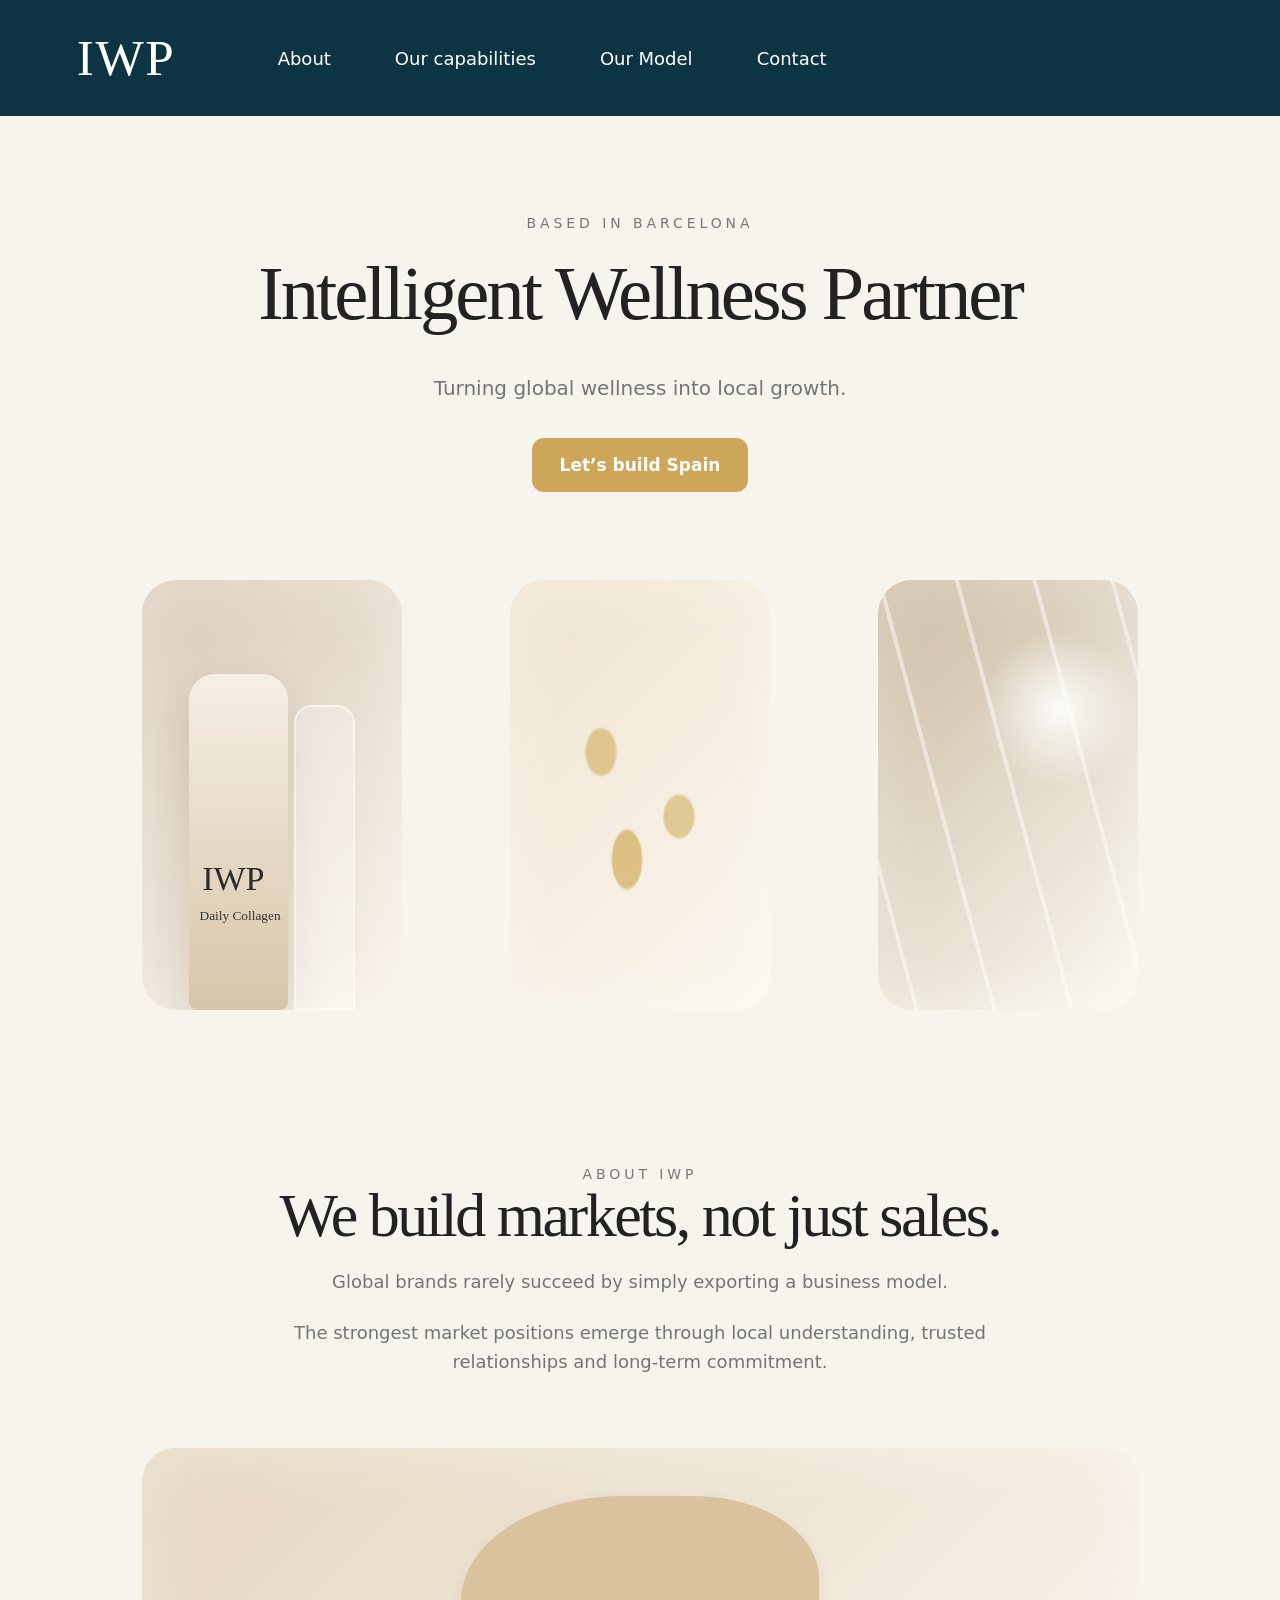
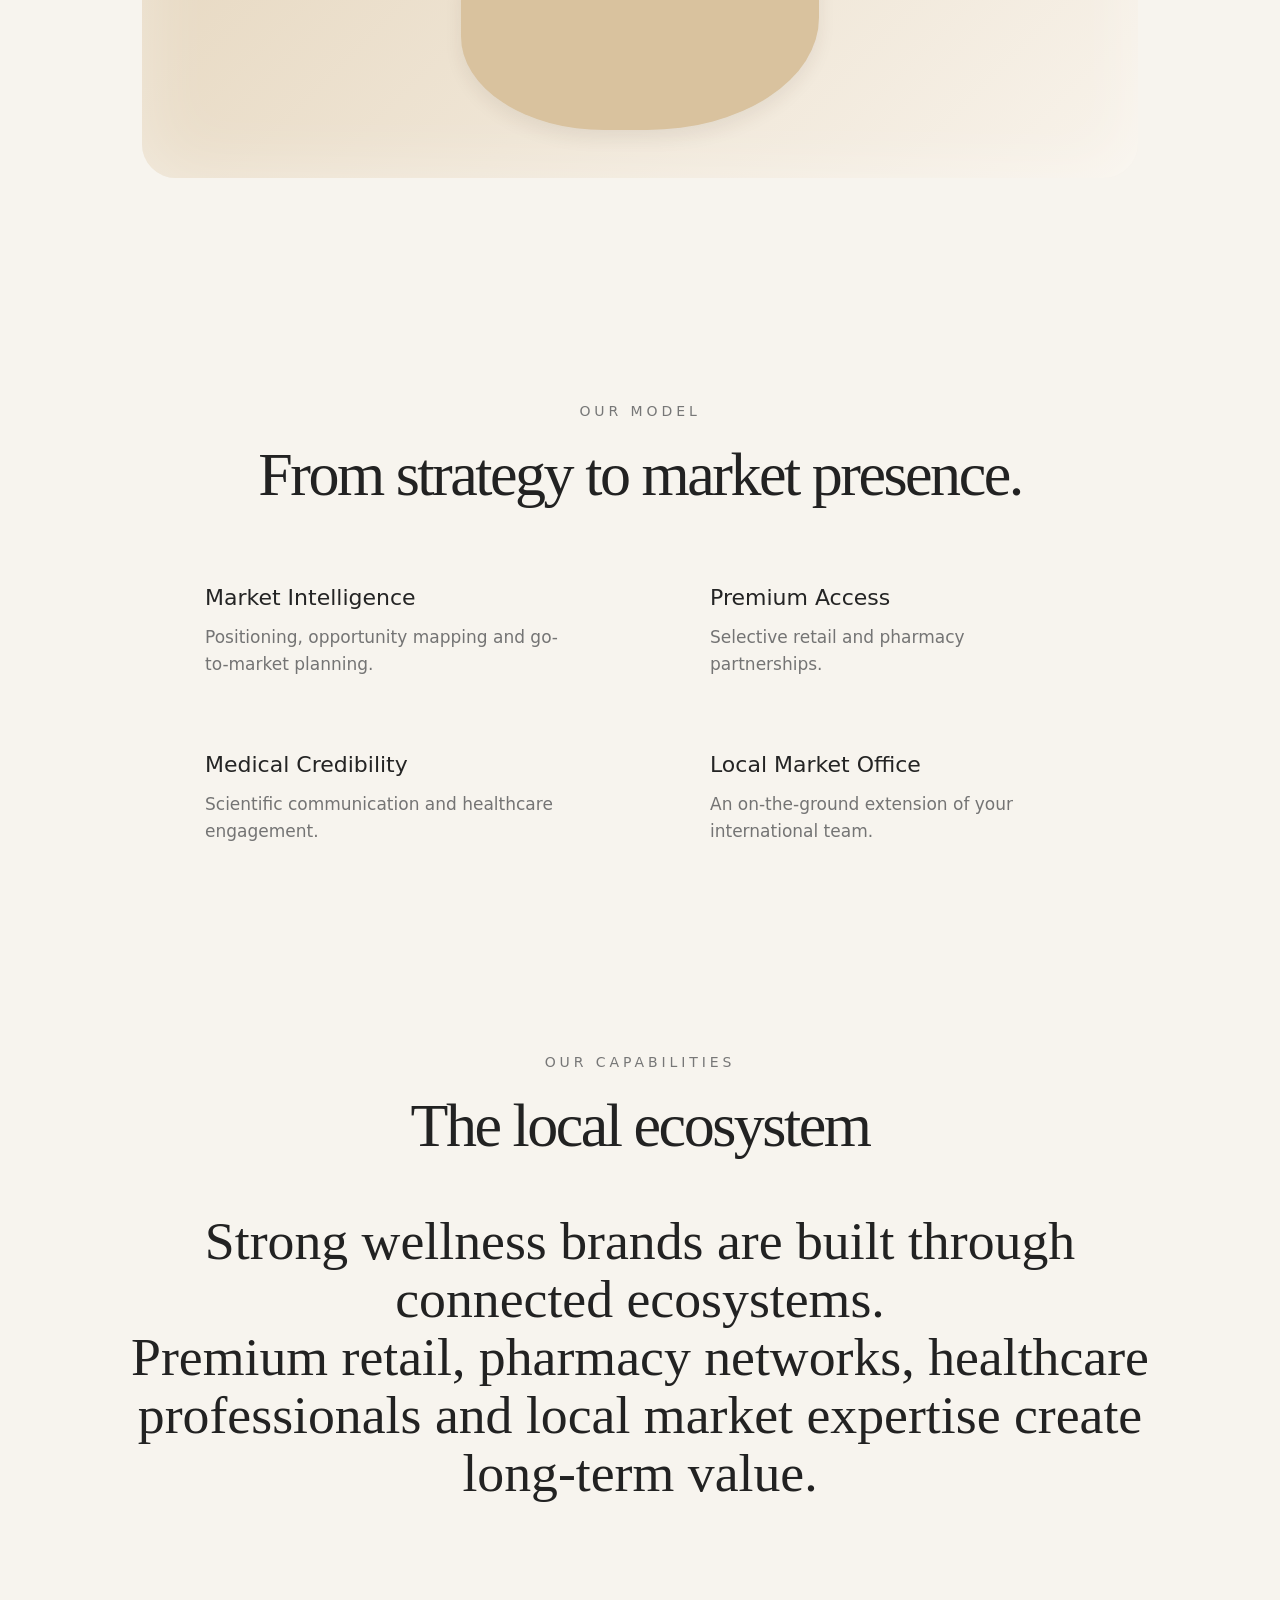
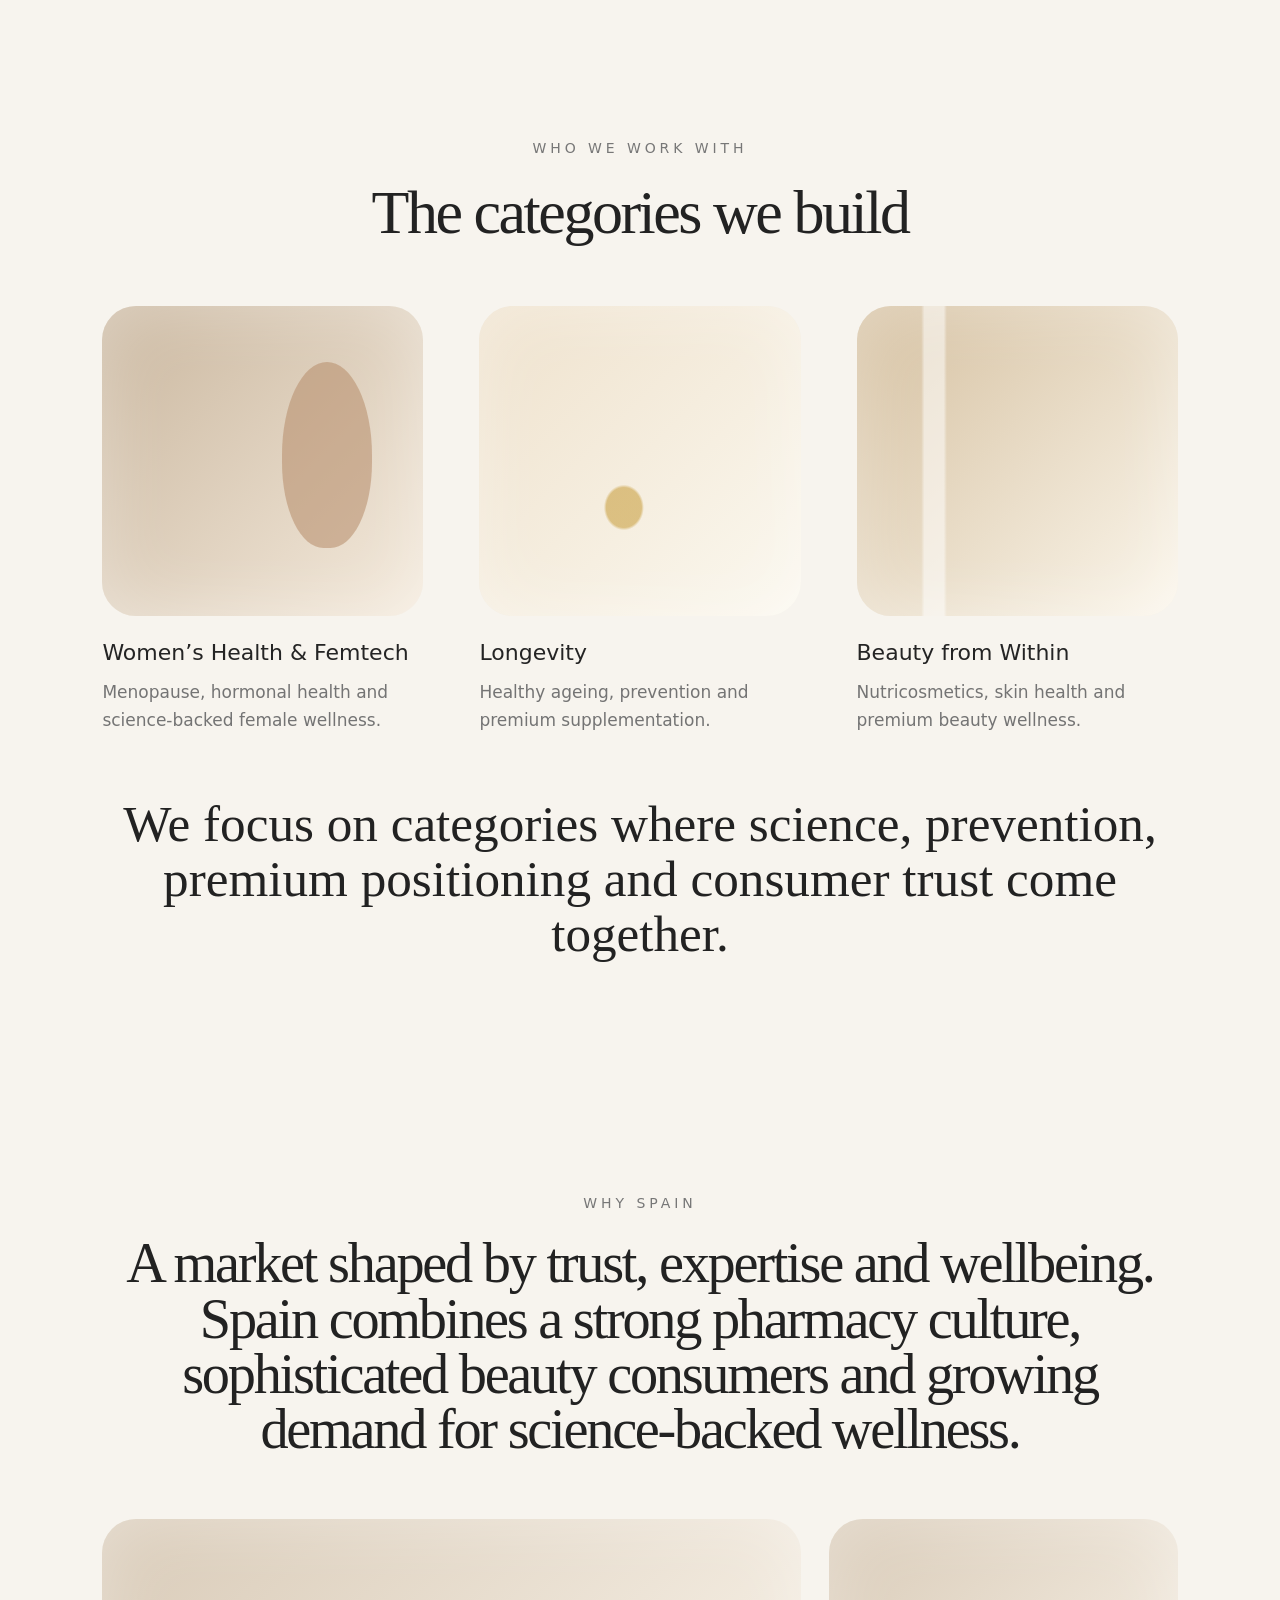
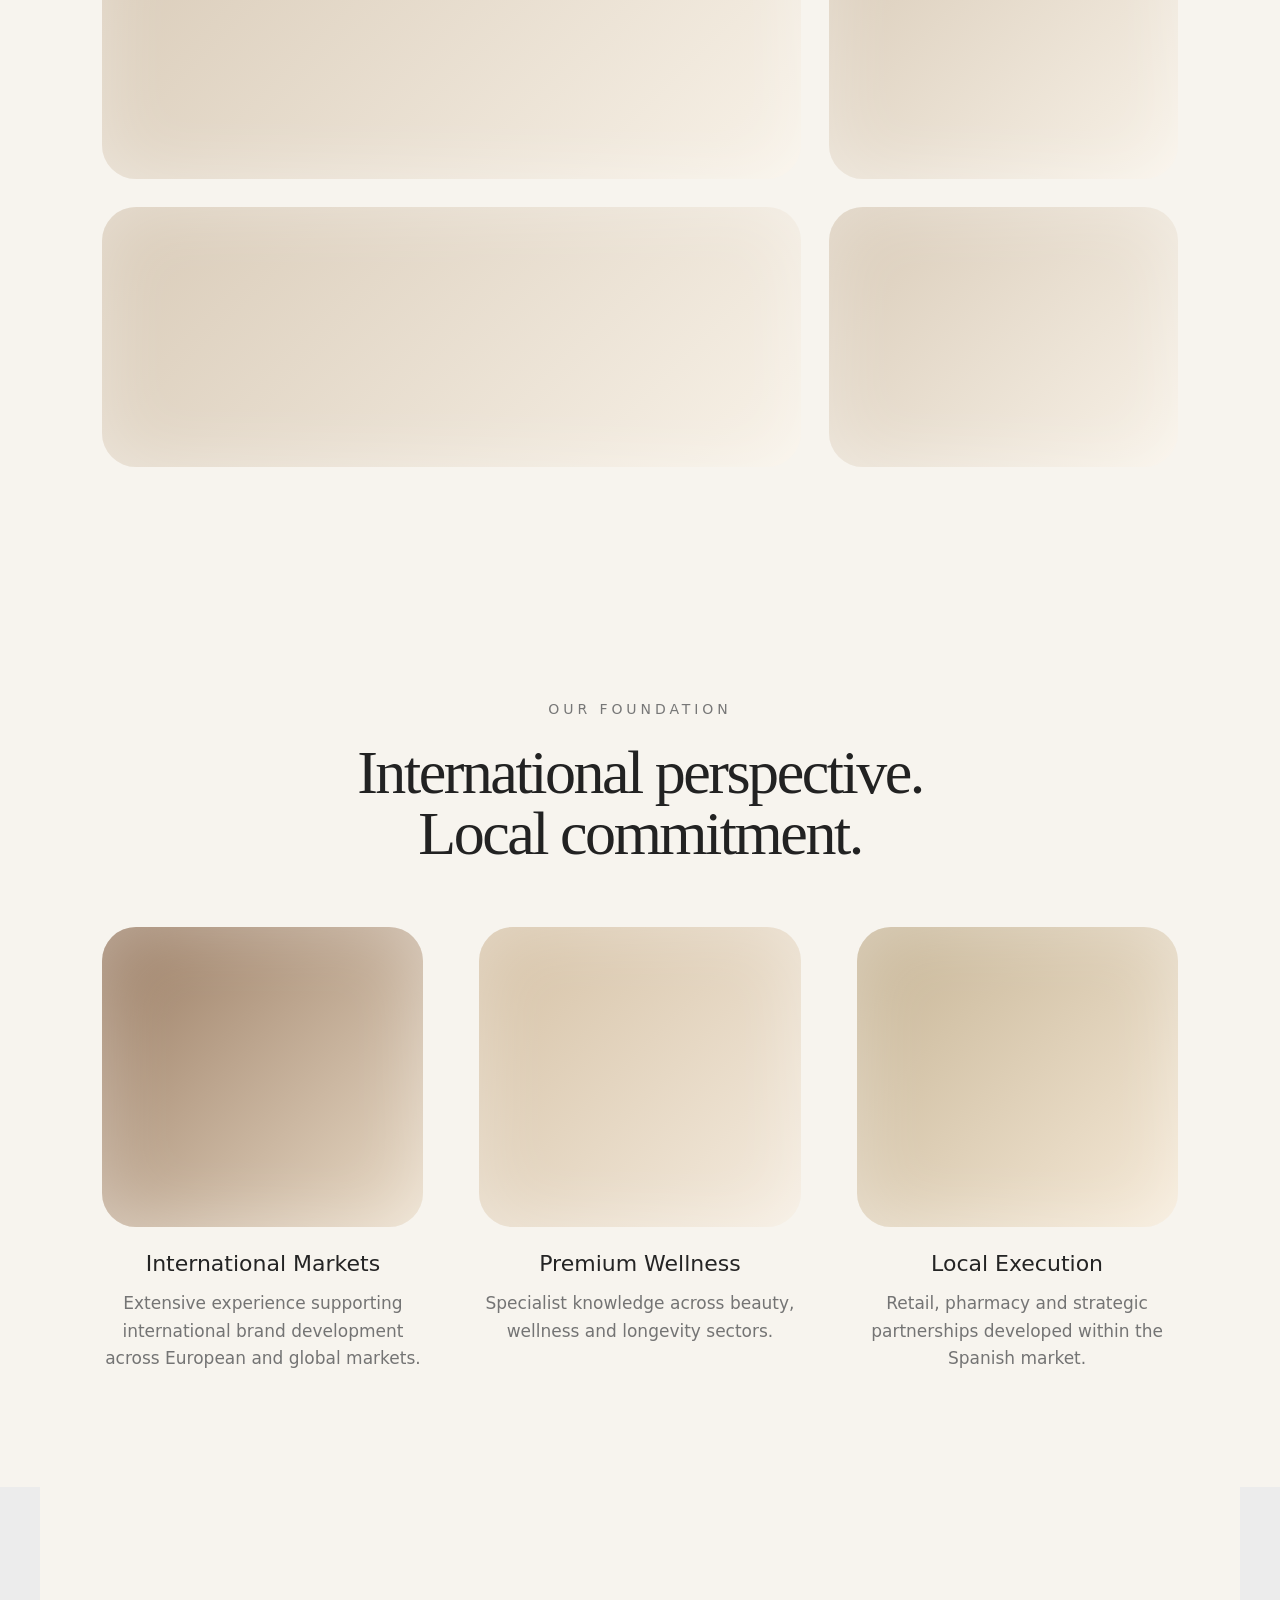
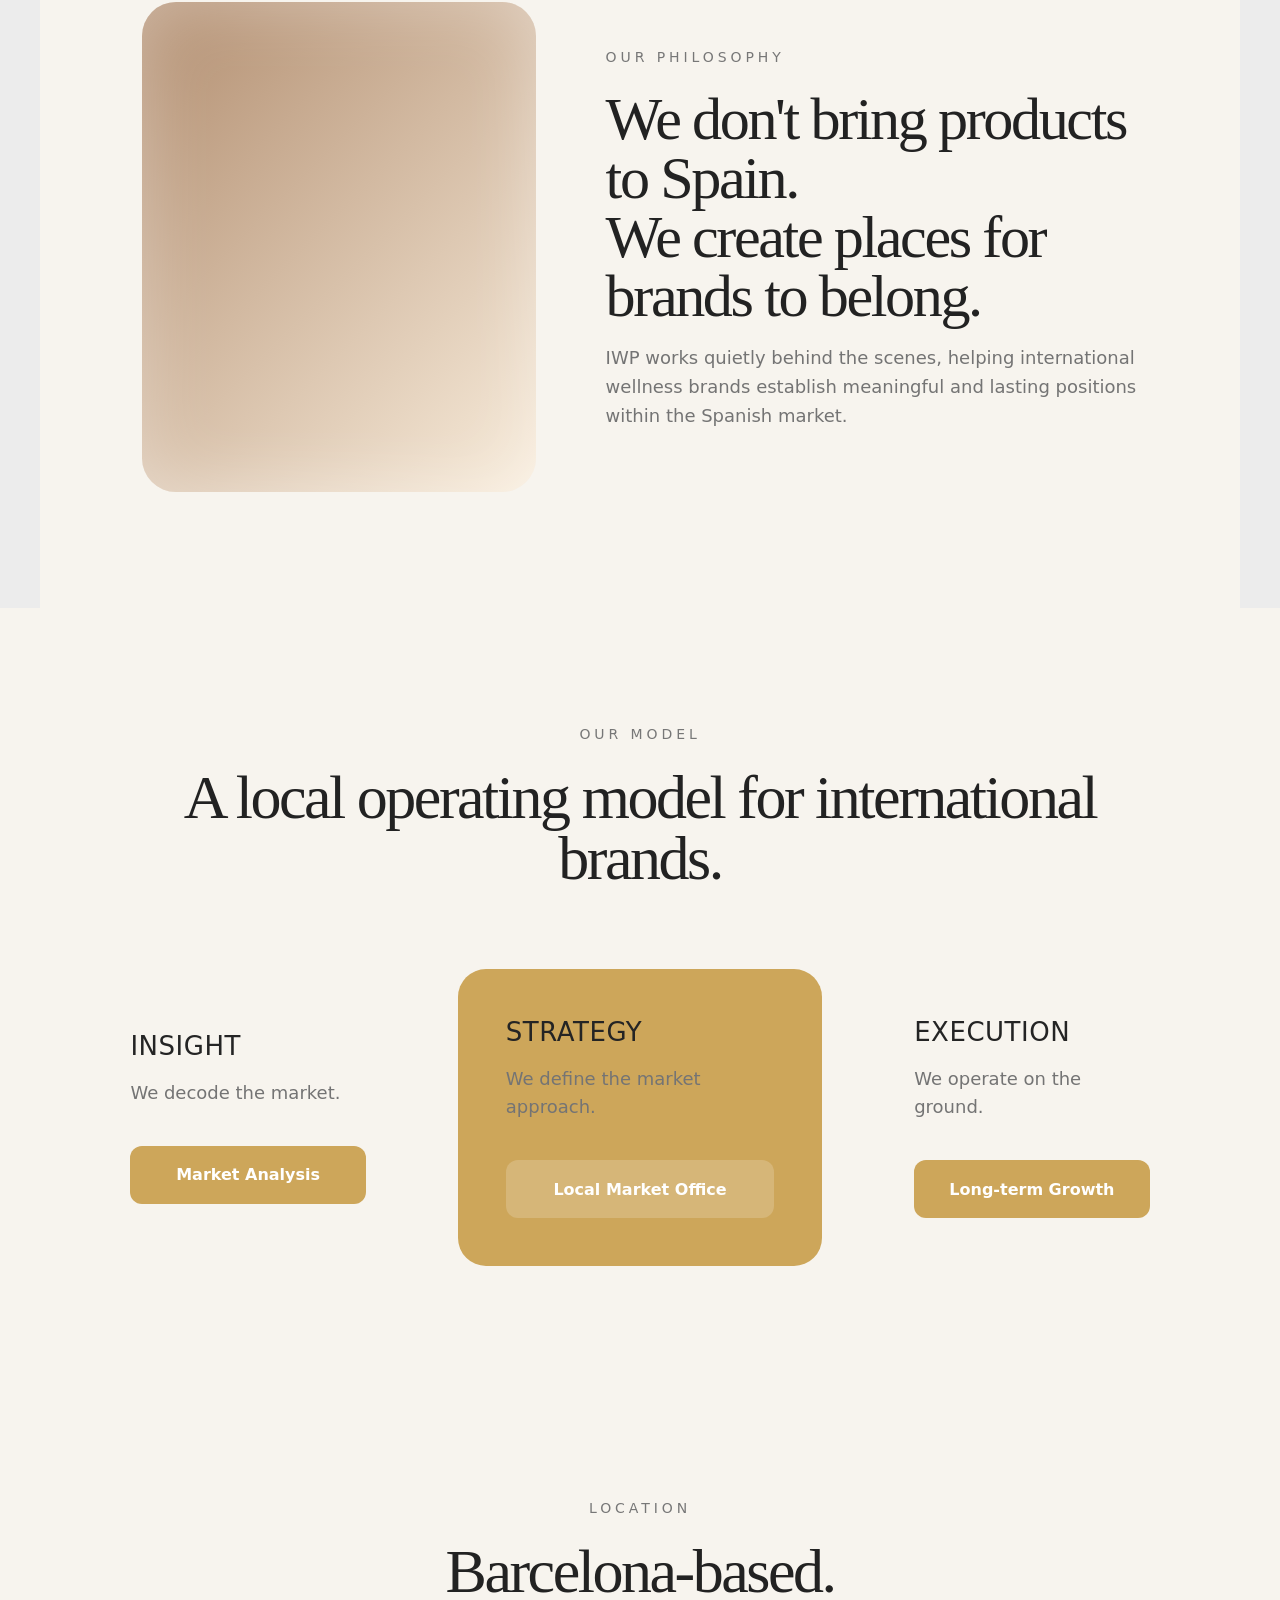
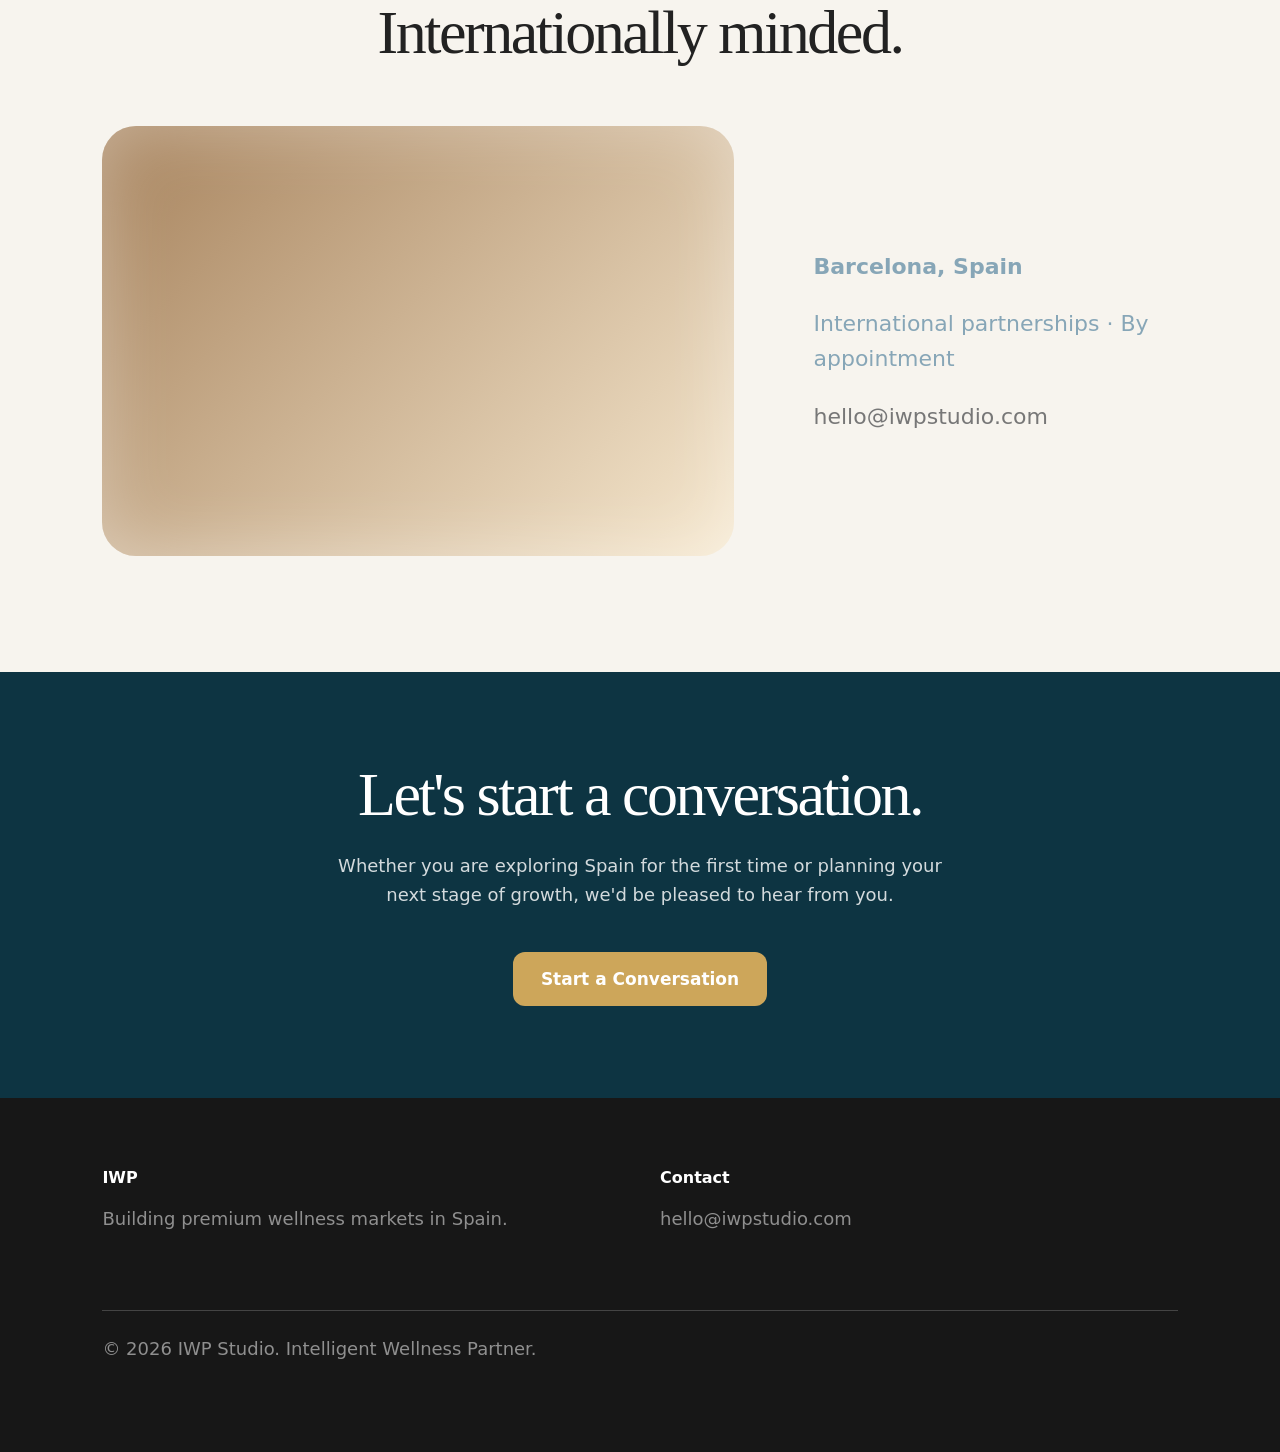
==== index.html @ 5e6a40ae "Add files via upload" ====
<!doctype html>
<html lang="en">
<head>
  <meta charset="utf-8" />
  <meta name="viewport" content="width=device-width, initial-scale=1" />
  <title>IWP | Intelligent Wellness Partner</title>
  <meta name="description" content="The local market office for premium wellness, femtech, longevity and beauty brands entering Spain." />
  <link rel="canonical" href="https://iwpstudio.com/" />
  <link rel="stylesheet" href="style.css" />
</head>
<body>
  <header class="site-header">
    <a class="logo" href="#top" aria-label="IWP home">IWP</a>
    <nav class="nav" aria-label="Primary navigation">
      <a href="#about">About</a>
      <a href="#capabilities">Our capabilities</a>
      <a href="#model">Our Model</a>
      <a href="#contact">Contact</a>
    </nav>
  </header>

  <main id="top">
    <section class="hero section">
      <p class="eyebrow">Based in Barcelona</p>
      <h1>Intelligent Wellness Partner</h1>
      <p class="lead">Turning global wellness into local growth.</p>
      <a class="button" href="mailto:hello@iwpstudio.com">Let’s build Spain</a>

      <div class="hero-grid" aria-label="Premium wellness visuals">
        <figure class="visual visual-product"><span>IWP</span><small>Daily Collagen</small></figure>
        <figure class="visual visual-capsules"><span></span></figure>
        <figure class="visual visual-dna"><span></span></figure>
      </div>
    </section>

    <section id="about" class="section about">
      <p class="eyebrow">About IWP</p>
      <h2>We build markets, not just sales.</h2>
      <p>Global brands rarely succeed by simply exporting a business model.</p>
      <p>The strongest market positions emerge through local understanding, trusted relationships and long-term commitment.</p>
      <figure class="wide-visual map-visual" aria-label="Spain market map"></figure>
    </section>

    <section id="model" class="section compact model-intro">
      <p class="eyebrow">Our Model</p>
      <h2>From strategy to market presence.</h2>
      <div class="capability-grid">
        <article>
          <h3>Market Intelligence</h3>
          <p>Positioning, opportunity mapping and go-to-market planning.</p>
        </article>
        <article>
          <h3>Premium Access</h3>
          <p>Selective retail and pharmacy partnerships.</p>
        </article>
        <article>
          <h3>Medical Credibility</h3>
          <p>Scientific communication and healthcare engagement.</p>
        </article>
        <article>
          <h3>Local Market Office</h3>
          <p>An on-the-ground extension of your international team.</p>
        </article>
      </div>
    </section>

    <section id="capabilities" class="section ecosystem">
      <p class="eyebrow">Our Capabilities</p>
      <h2>The local ecosystem</h2>
      <p class="statement">Strong wellness brands are built through connected ecosystems.<br>
      Premium retail, pharmacy networks, healthcare professionals and local market expertise create long-term value.</p>
    </section>

    <section class="section categories">
      <p class="eyebrow">Who we work with</p>
      <h2>The categories we build</h2>
      <div class="card-grid">
        <article class="category-card">
          <div class="thumb thumb-women"></div>
          <h3>Women’s Health &amp; Femtech</h3>
          <p>Menopause, hormonal health and science-backed female wellness.</p>
        </article>
        <article class="category-card">
          <div class="thumb thumb-longevity"></div>
          <h3>Longevity</h3>
          <p>Healthy ageing, prevention and premium supplementation.</p>
        </article>
        <article class="category-card">
          <div class="thumb thumb-beauty"></div>
          <h3>Beauty from Within</h3>
          <p>Nutricosmetics, skin health and premium beauty wellness.</p>
        </article>
      </div>
      <p class="closing-line">We focus on categories where science, prevention, premium positioning and consumer trust come together.</p>
    </section>

    <section class="section why-spain">
      <p class="eyebrow">Why Spain</p>
      <h2>A market shaped by trust, expertise and wellbeing.<br>
      Spain combines a strong pharmacy culture, sophisticated beauty consumers and growing demand for science-backed wellness.</h2>
      <div class="mosaic">
        <div class="mosaic-large pharmacy"></div>
        <div class="mosaic-small barcelona"></div>
        <div class="mosaic-small clinic"></div>
        <div class="mosaic-large woman"></div>
      </div>
    </section>

    <section class="section foundation">
      <p class="eyebrow">Our Foundation</p>
      <h2>International perspective.<br>Local commitment.</h2>
      <div class="card-grid">
        <article class="foundation-card">
          <div class="thumb meeting"></div>
          <h3>International Markets</h3>
          <p>Extensive experience supporting international brand development across European and global markets.</p>
        </article>
        <article class="foundation-card">
          <div class="thumb premium"></div>
          <h3>Premium Wellness</h3>
          <p>Specialist knowledge across beauty, wellness and longevity sectors.</p>
        </article>
        <article class="foundation-card">
          <div class="thumb retail"></div>
          <h3>Local Execution</h3>
          <p>Retail, pharmacy and strategic partnerships developed within the Spanish market.</p>
        </article>
      </div>
    </section>

    <section class="section philosophy">
      <div class="portrait"></div>
      <div>
        <p class="eyebrow">Our Philosophy</p>
        <h2>We don't bring products to Spain.<br>We create places for brands to belong.</h2>
        <p>IWP works quietly behind the scenes, helping international wellness brands establish meaningful and lasting positions within the Spanish market.</p>
      </div>
    </section>

    <section class="section operating">
      <p class="eyebrow">Our Model</p>
      <h2>A local operating model for international brands.</h2>
      <div class="steps">
        <article>
          <h3>Insight</h3>
          <p>We decode the market.</p>
          <span>Market Analysis</span>
        </article>
        <article class="featured">
          <h3>Strategy</h3>
          <p>We define the market approach.</p>
          <span>Local Market Office</span>
        </article>
        <article>
          <h3>Execution</h3>
          <p>We operate on the ground.</p>
          <span>Long-term Growth</span>
        </article>
      </div>
    </section>

    <section id="contact" class="section location">
      <p class="eyebrow">Location</p>
      <h2>Barcelona-based.<br>Internationally minded.</h2>
      <div class="location-grid">
        <div class="city"></div>
        <div class="details">
          <p><strong>Barcelona, Spain</strong></p>
          <p>International partnerships · By appointment</p>
          <p><a href="mailto:hello@iwpstudio.com">hello@iwpstudio.com</a></p>
        </div>
      </div>
    </section>

    <section class="cta">
      <h2>Let's start a conversation.</h2>
      <p>Whether you are exploring Spain for the first time or planning your next stage of growth, we'd be pleased to hear from you.</p>
      <a class="button" href="mailto:hello@iwpstudio.com">Start a Conversation</a>
    </section>
  </main>

  <footer class="footer">
    <div>
      <strong>IWP</strong>
      <p>Building premium wellness markets in Spain.</p>
    </div>
    <div>
      <strong>Contact</strong>
      <p><a href="mailto:hello@iwpstudio.com">hello@iwpstudio.com</a></p>
    </div>
    <p class="copyright">© 2026 IWP Studio. Intelligent Wellness Partner.</p>
  </footer>
</body>
</html>
---- style.css ----
:root{
  --ink:#242424;
  --muted:#747474;
  --cream:#f7f4ee;
  --cream2:#f2eee7;
  --navy:#0d3442;
  --gold:#cda65a;
  --soft:#e9e1d5;
  --white:#fff;
  --radius:34px;
}
*{box-sizing:border-box}
html{scroll-behavior:smooth}
body{margin:0;background:#ececec;color:var(--ink);font-family:Inter,ui-sans-serif,system-ui,-apple-system,BlinkMacSystemFont,"Segoe UI",sans-serif}
body::before{content:"";position:fixed;inset:0;background:#e9e9e9;z-index:-2}
a{color:inherit;text-decoration:none}
.site-header{width:min(1420px,100%);margin:0 auto;background:var(--navy);height:116px;display:flex;align-items:center;padding:0 clamp(28px,6vw,92px);gap:clamp(40px,8vw,120px);position:sticky;top:0;z-index:10}
.logo{font-family:Georgia,"Times New Roman",serif;font-size:clamp(46px,4vw,62px);letter-spacing:.03em;color:#fff;line-height:1}
.nav{display:flex;gap:clamp(30px,5vw,66px);align-items:center;color:#fff;font-size:18px;font-weight:500}
.section{width:min(1420px,100%);margin:0 auto;background:var(--cream);padding:clamp(72px,9vw,130px) clamp(28px,8vw,110px);text-align:center}
.compact{padding-top:90px;padding-bottom:90px}
.eyebrow{text-transform:uppercase;letter-spacing:.28em;font-size:14px;color:#777;margin:0 0 22px}
h1,h2{font-family:Georgia,"Times New Roman",serif;font-weight:400;letter-spacing:-.04em;line-height:.98;margin:0 auto;color:#222}
h1{font-size:clamp(46px,6vw,78px)}
h2{font-size:clamp(38px,5vw,62px);max-width:1120px}
h3{font-size:22px;margin:0 0 14px;font-weight:520}
p{font-size:18px;line-height:1.6;color:var(--muted)}
.lead{font-size:20px;margin:40px 0 34px}
.button{display:inline-flex;align-items:center;justify-content:center;background:var(--gold);color:#fff;border-radius:12px;padding:17px 28px;font-weight:650;font-size:17px;transition:transform .2s ease,filter .2s ease}
.button:hover{transform:translateY(-2px);filter:brightness(.98)}
.hero{padding-top:96px;padding-bottom:0}
.hero-grid{display:grid;grid-template-columns:repeat(3,1fr);gap:28px;margin-top:72px;align-items:end}
.visual,.thumb,.wide-visual,.city,.portrait,.mosaic>div{background:linear-gradient(135deg,#d9cbb8,#f8f2e8);border-radius:var(--radius);overflow:hidden;position:relative;box-shadow:inset 0 0 70px rgba(255,255,255,.38)}
.visual{height:430px}
.visual-product::before{content:"";position:absolute;left:18%;bottom:0;width:38%;height:78%;background:linear-gradient(#f6efe5,#d7c5a8);border-radius:26px 26px 8px 8px;box-shadow:0 20px 45px rgba(70,50,30,.15)}
.visual-product::after{content:"";position:absolute;right:18%;bottom:0;width:22%;height:70%;background:rgba(255,255,255,.32);border:2px solid rgba(255,255,255,.48);border-radius:18px 18px 2px 2px}
.visual-product span{position:absolute;left:23%;bottom:26%;font-family:Georgia,serif;font-size:34px;color:#2b2b2b}
.visual-product small{position:absolute;left:22%;bottom:20%;font-family:Georgia,serif;color:#333}
.visual-capsules{background:
 radial-gradient(ellipse at 45% 65%,rgba(198,154,53,.55) 0 7%,transparent 8%),
 radial-gradient(ellipse at 65% 55%,rgba(198,154,53,.45) 0 6%,transparent 7%),
 radial-gradient(ellipse at 35% 40%,rgba(198,154,53,.45) 0 6%,transparent 7%),
 linear-gradient(135deg,#efe3cf,#fbf7ef)}
.visual-dna{background:
 repeating-linear-gradient(75deg,transparent 0 35px,rgba(255,255,255,.48) 36px 39px,transparent 40px 75px),
 radial-gradient(circle at 70% 30%,rgba(255,255,255,.9),transparent 22%),
 linear-gradient(135deg,#cbbba1,#fbf8f0)}
.about p{max-width:720px;margin:22px auto 0}
.wide-visual{height:330px;margin-top:72px}
.map-visual{background:
 radial-gradient(circle at 46% 42%,var(--gold) 0 5px,transparent 6px),
 radial-gradient(circle at 57% 36%,var(--gold) 0 5px,transparent 6px),
 radial-gradient(circle at 50% 58%,var(--gold) 0 5px,transparent 6px),
 radial-gradient(circle at 38% 55%,var(--gold) 0 5px,transparent 6px),
 linear-gradient(135deg,#e6d7bf,#f8f3eb)}
.map-visual::before{content:"";position:absolute;inset:48px 32%;border-radius:45% 35% 48% 40%;background:#d9c29e;box-shadow:0 8px 18px rgba(60,40,20,.08)}
.capability-grid{display:grid;grid-template-columns:repeat(2,1fr);gap:74px 140px;text-align:left;max-width:870px;margin:80px auto 0}
.capability-grid p{margin:0;font-size:17px}
.ecosystem{padding-bottom:120px}
.statement{font-family:Georgia,serif;font-size:clamp(34px,4.2vw,54px);line-height:1.08;color:#222;max-width:1320px;margin:56px auto 0}
.card-grid{display:grid;grid-template-columns:repeat(3,1fr);gap:56px;text-align:left;margin-top:64px}
.category-card p,.foundation-card p{font-size:17px;margin:0}
.thumb{height:310px;margin-bottom:24px}
.thumb-women{background:linear-gradient(135deg,#cab79f,#f4eadc)}
.thumb-women::after{content:"";position:absolute;right:16%;top:18%;width:28%;height:60%;border-radius:50% 50% 46% 46%;background:#b68d6b;opacity:.55}
.thumb-longevity{background:
 radial-gradient(ellipse at 45% 65%,rgba(198,154,53,.55) 0 7%,transparent 8%),
 linear-gradient(135deg,#efe2cd,#fbf8ef)}
.thumb-beauty{background:
 linear-gradient(90deg,transparent 20%,rgba(255,255,255,.52) 21% 27%,transparent 28%),
 linear-gradient(135deg,#d5c0a0,#fbf6eb)}
.closing-line{font-family:Georgia,serif;font-size:clamp(34px,4vw,56px);line-height:1.08;color:#222;max-width:1230px;margin:62px auto 0}
.why-spain h2{font-size:clamp(36px,4.4vw,58px)}
.mosaic{display:grid;grid-template-columns:2fr 1fr;gap:28px;margin-top:62px}
.mosaic>div{min-height:260px}
.mosaic-large{min-height:330px}
.pharmacy{background:linear-gradient(135deg,#d9c7ad,#fff8ed)}
.barcelona{background:linear-gradient(135deg,#bca079,#f3dfbc)}
.clinic{background:linear-gradient(135deg,#f4ebdd,#d8c6aa)}
.woman{background:linear-gradient(135deg,#cab39b,#faf0df)}
.foundation-card{text-align:center}
.foundation-card .thumb{height:300px}
.meeting{background:linear-gradient(135deg,#997b62,#eadcc8)}
.premium{background:linear-gradient(135deg,#d5c1a5,#f5ecdf)}
.retail{background:linear-gradient(135deg,#c6b495,#f6ead8)}
.philosophy{display:grid;grid-template-columns:.85fr 1.15fr;gap:70px;align-items:center;text-align:left;max-width:1200px}
.philosophy h2{margin:0;font-size:clamp(38px,4.7vw,64px)}
.philosophy p:not(.eyebrow){max-width:560px}
.portrait{height:490px;border-radius:var(--radius);background:linear-gradient(135deg,#b28e70,#f8ecdb)}
.operating .steps{display:grid;grid-template-columns:1fr 1.25fr 1fr;gap:64px;align-items:center;margin-top:80px;text-align:left}
.steps article{padding:28px}
.steps h3{text-transform:uppercase;font-size:26px;letter-spacing:.02em}
.steps span{display:flex;align-items:center;justify-content:center;background:var(--gold);color:#fff;border-radius:12px;height:58px;margin-top:38px;font-weight:650}
.steps .featured{background:var(--gold);border-radius:28px;padding:48px}
.steps .featured span{background:rgba(255,255,255,.18)}
.location-grid{display:grid;grid-template-columns:1.3fr .75fr;gap:80px;align-items:center;margin-top:64px;text-align:left}
.city{height:430px;background:linear-gradient(135deg,#a7835d,#f6e8cf)}
.details p{font-size:22px;color:#87a6b7}
.details a{color:#777}
.cta{width:min(1420px,100%);margin:0 auto;background:var(--navy);padding:92px 28px;text-align:center;color:#fff}
.cta h2{color:#fff}
.cta p{max-width:640px;margin:28px auto 42px;color:rgba(255,255,255,.82)}
.footer{width:min(1420px,100%);margin:0 auto;background:#171717;color:#fff;padding:70px clamp(28px,8vw,110px);display:grid;grid-template-columns:1fr 1fr;gap:40px}
.footer p,.footer a{color:#8f8f8f}
.copyright{grid-column:1/-1;border-top:1px solid #444;padding-top:24px}
@media (max-width:900px){
  .site-header{height:88px;justify-content:space-between;gap:20px}
  .nav{font-size:14px;gap:18px}
  .logo{font-size:42px}
  .hero-grid,.card-grid,.capability-grid,.mosaic,.philosophy,.operating .steps,.location-grid,.footer{grid-template-columns:1fr}
  .visual{height:360px}
  .statement,.closing-line{font-size:34px}
  .philosophy{text-align:center}
  .philosophy h2{margin:auto}
}
@media (max-width:620px){
  .site-header{position:relative;height:auto;flex-direction:column;padding:24px}
  .nav{flex-wrap:wrap;justify-content:center}
  .section{padding:64px 22px}
  h1{font-size:42px}
  h2{font-size:36px}
  .visual,.thumb,.city,.portrait{height:300px}
}
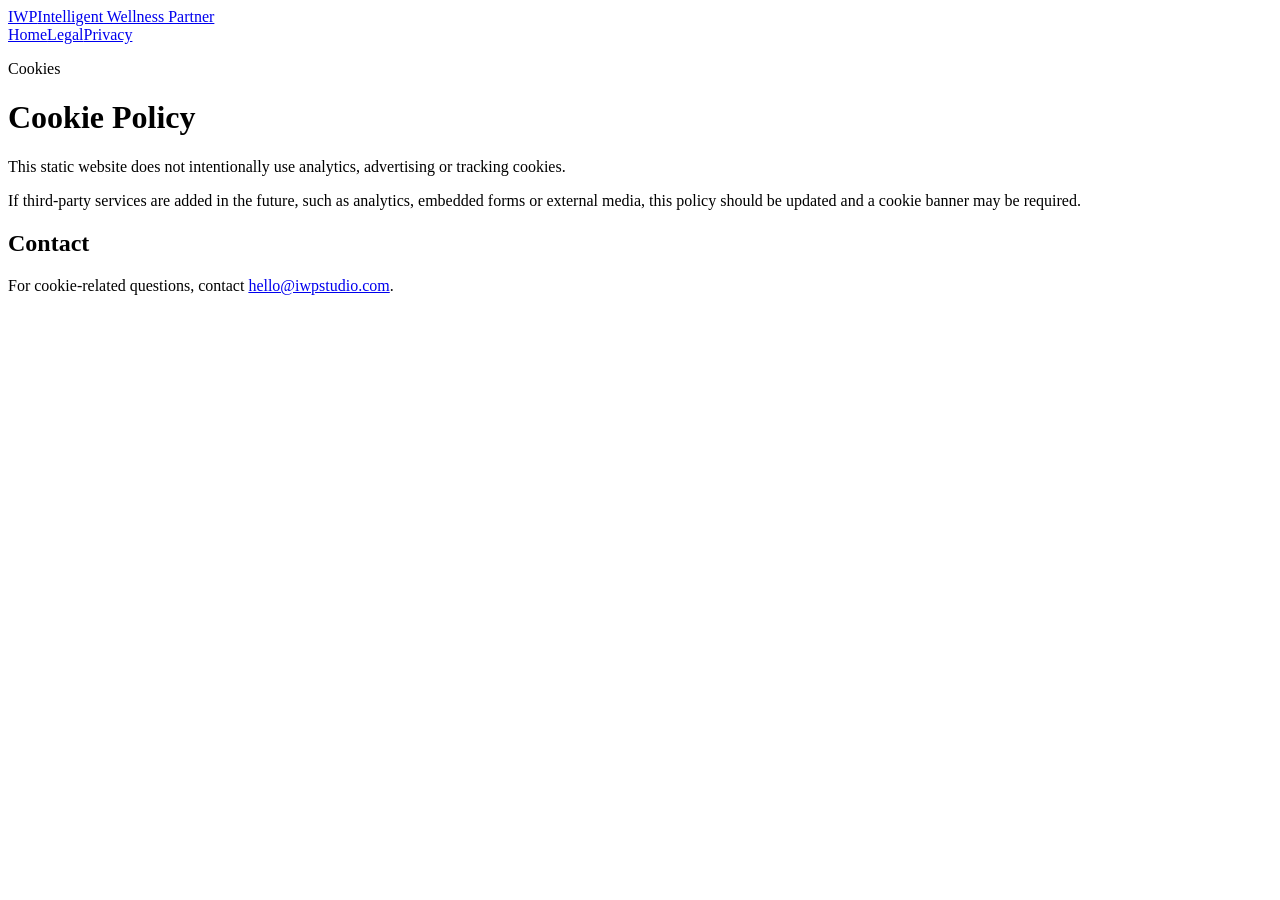
==== commit 15330b2e: "Add files via upload" ====
--- a/index.html
+++ b/index.html
@@ -3,192 +3,21 @@
 <head>
   <meta charset="utf-8" />
   <meta name="viewport" content="width=device-width, initial-scale=1" />
-  <title>IWP | Intelligent Wellness Partner</title>
-  <meta name="description" content="The local market office for premium wellness, femtech, longevity and beauty brands entering Spain." />
-  <link rel="canonical" href="https://iwpstudio.com/" />
+  <title>Cookie Policy | Intelligent Wellness Partner</title>
   <link rel="stylesheet" href="style.css" />
 </head>
 <body>
   <header class="site-header">
-    <a class="logo" href="#top" aria-label="IWP home">IWP</a>
-    <nav class="nav" aria-label="Primary navigation">
-      <a href="#about">About</a>
-      <a href="#capabilities">Our capabilities</a>
-      <a href="#model">Our Model</a>
-      <a href="#contact">Contact</a>
-    </nav>
+    <a class="brand" href="index.html"><span class="brand-mark">IWP</span><span class="brand-name">Intelligent Wellness Partner</span></a>
+    <nav class="nav"><a href="index.html">Home</a><a href="legal.html">Legal</a><a href="privacy.html">Privacy</a></nav>
   </header>
-
-  <main id="top">
-    <section class="hero section">
-      <p class="eyebrow">Based in Barcelona</p>
-      <h1>Intelligent Wellness Partner</h1>
-      <p class="lead">Turning global wellness into local growth.</p>
-      <a class="button" href="mailto:hello@iwpstudio.com">Let’s build Spain</a>
-
-      <div class="hero-grid" aria-label="Premium wellness visuals">
-        <figure class="visual visual-product"><span>IWP</span><small>Daily Collagen</small></figure>
-        <figure class="visual visual-capsules"><span></span></figure>
-        <figure class="visual visual-dna"><span></span></figure>
-      </div>
-    </section>
-
-    <section id="about" class="section about">
-      <p class="eyebrow">About IWP</p>
-      <h2>We build markets, not just sales.</h2>
-      <p>Global brands rarely succeed by simply exporting a business model.</p>
-      <p>The strongest market positions emerge through local understanding, trusted relationships and long-term commitment.</p>
-      <figure class="wide-visual map-visual" aria-label="Spain market map"></figure>
-    </section>
-
-    <section id="model" class="section compact model-intro">
-      <p class="eyebrow">Our Model</p>
-      <h2>From strategy to market presence.</h2>
-      <div class="capability-grid">
-        <article>
-          <h3>Market Intelligence</h3>
-          <p>Positioning, opportunity mapping and go-to-market planning.</p>
-        </article>
-        <article>
-          <h3>Premium Access</h3>
-          <p>Selective retail and pharmacy partnerships.</p>
-        </article>
-        <article>
-          <h3>Medical Credibility</h3>
-          <p>Scientific communication and healthcare engagement.</p>
-        </article>
-        <article>
-          <h3>Local Market Office</h3>
-          <p>An on-the-ground extension of your international team.</p>
-        </article>
-      </div>
-    </section>
-
-    <section id="capabilities" class="section ecosystem">
-      <p class="eyebrow">Our Capabilities</p>
-      <h2>The local ecosystem</h2>
-      <p class="statement">Strong wellness brands are built through connected ecosystems.<br>
-      Premium retail, pharmacy networks, healthcare professionals and local market expertise create long-term value.</p>
-    </section>
-
-    <section class="section categories">
-      <p class="eyebrow">Who we work with</p>
-      <h2>The categories we build</h2>
-      <div class="card-grid">
-        <article class="category-card">
-          <div class="thumb thumb-women"></div>
-          <h3>Women’s Health &amp; Femtech</h3>
-          <p>Menopause, hormonal health and science-backed female wellness.</p>
-        </article>
-        <article class="category-card">
-          <div class="thumb thumb-longevity"></div>
-          <h3>Longevity</h3>
-          <p>Healthy ageing, prevention and premium supplementation.</p>
-        </article>
-        <article class="category-card">
-          <div class="thumb thumb-beauty"></div>
-          <h3>Beauty from Within</h3>
-          <p>Nutricosmetics, skin health and premium beauty wellness.</p>
-        </article>
-      </div>
-      <p class="closing-line">We focus on categories where science, prevention, premium positioning and consumer trust come together.</p>
-    </section>
-
-    <section class="section why-spain">
-      <p class="eyebrow">Why Spain</p>
-      <h2>A market shaped by trust, expertise and wellbeing.<br>
-      Spain combines a strong pharmacy culture, sophisticated beauty consumers and growing demand for science-backed wellness.</h2>
-      <div class="mosaic">
-        <div class="mosaic-large pharmacy"></div>
-        <div class="mosaic-small barcelona"></div>
-        <div class="mosaic-small clinic"></div>
-        <div class="mosaic-large woman"></div>
-      </div>
-    </section>
-
-    <section class="section foundation">
-      <p class="eyebrow">Our Foundation</p>
-      <h2>International perspective.<br>Local commitment.</h2>
-      <div class="card-grid">
-        <article class="foundation-card">
-          <div class="thumb meeting"></div>
-          <h3>International Markets</h3>
-          <p>Extensive experience supporting international brand development across European and global markets.</p>
-        </article>
-        <article class="foundation-card">
-          <div class="thumb premium"></div>
-          <h3>Premium Wellness</h3>
-          <p>Specialist knowledge across beauty, wellness and longevity sectors.</p>
-        </article>
-        <article class="foundation-card">
-          <div class="thumb retail"></div>
-          <h3>Local Execution</h3>
-          <p>Retail, pharmacy and strategic partnerships developed within the Spanish market.</p>
-        </article>
-      </div>
-    </section>
-
-    <section class="section philosophy">
-      <div class="portrait"></div>
-      <div>
-        <p class="eyebrow">Our Philosophy</p>
-        <h2>We don't bring products to Spain.<br>We create places for brands to belong.</h2>
-        <p>IWP works quietly behind the scenes, helping international wellness brands establish meaningful and lasting positions within the Spanish market.</p>
-      </div>
-    </section>
-
-    <section class="section operating">
-      <p class="eyebrow">Our Model</p>
-      <h2>A local operating model for international brands.</h2>
-      <div class="steps">
-        <article>
-          <h3>Insight</h3>
-          <p>We decode the market.</p>
-          <span>Market Analysis</span>
-        </article>
-        <article class="featured">
-          <h3>Strategy</h3>
-          <p>We define the market approach.</p>
-          <span>Local Market Office</span>
-        </article>
-        <article>
-          <h3>Execution</h3>
-          <p>We operate on the ground.</p>
-          <span>Long-term Growth</span>
-        </article>
-      </div>
-    </section>
-
-    <section id="contact" class="section location">
-      <p class="eyebrow">Location</p>
-      <h2>Barcelona-based.<br>Internationally minded.</h2>
-      <div class="location-grid">
-        <div class="city"></div>
-        <div class="details">
-          <p><strong>Barcelona, Spain</strong></p>
-          <p>International partnerships · By appointment</p>
-          <p><a href="mailto:hello@iwpstudio.com">hello@iwpstudio.com</a></p>
-        </div>
-      </div>
-    </section>
-
-    <section class="cta">
-      <h2>Let's start a conversation.</h2>
-      <p>Whether you are exploring Spain for the first time or planning your next stage of growth, we'd be pleased to hear from you.</p>
-      <a class="button" href="mailto:hello@iwpstudio.com">Start a Conversation</a>
-    </section>
+  <main class="legal-page">
+    <p class="eyebrow">Cookies</p>
+    <h1>Cookie Policy</h1>
+    <p>This static website does not intentionally use analytics, advertising or tracking cookies.</p>
+    <p>If third-party services are added in the future, such as analytics, embedded forms or external media, this policy should be updated and a cookie banner may be required.</p>
+    <h2>Contact</h2>
+    <p>For cookie-related questions, contact <a href="mailto:hello@iwpstudio.com">hello@iwpstudio.com</a>.</p>
   </main>
-
-  <footer class="footer">
-    <div>
-      <strong>IWP</strong>
-      <p>Building premium wellness markets in Spain.</p>
-    </div>
-    <div>
-      <strong>Contact</strong>
-      <p><a href="mailto:hello@iwpstudio.com">hello@iwpstudio.com</a></p>
-    </div>
-    <p class="copyright">© 2026 IWP Studio. Intelligent Wellness Partner.</p>
-  </footer>
 </body>
 </html>
--- a/style.css
+++ b/style.css
@@ -1,123 +1,25 @@
-:root{
-  --ink:#242424;
-  --muted:#747474;
-  --cream:#f7f4ee;
-  --cream2:#f2eee7;
-  --navy:#0d3442;
-  --gold:#cda65a;
-  --soft:#e9e1d5;
-  --white:#fff;
-  --radius:34px;
-}
-*{box-sizing:border-box}
-html{scroll-behavior:smooth}
-body{margin:0;background:#ececec;color:var(--ink);font-family:Inter,ui-sans-serif,system-ui,-apple-system,BlinkMacSystemFont,"Segoe UI",sans-serif}
-body::before{content:"";position:fixed;inset:0;background:#e9e9e9;z-index:-2}
-a{color:inherit;text-decoration:none}
-.site-header{width:min(1420px,100%);margin:0 auto;background:var(--navy);height:116px;display:flex;align-items:center;padding:0 clamp(28px,6vw,92px);gap:clamp(40px,8vw,120px);position:sticky;top:0;z-index:10}
-.logo{font-family:Georgia,"Times New Roman",serif;font-size:clamp(46px,4vw,62px);letter-spacing:.03em;color:#fff;line-height:1}
-.nav{display:flex;gap:clamp(30px,5vw,66px);align-items:center;color:#fff;font-size:18px;font-weight:500}
-.section{width:min(1420px,100%);margin:0 auto;background:var(--cream);padding:clamp(72px,9vw,130px) clamp(28px,8vw,110px);text-align:center}
-.compact{padding-top:90px;padding-bottom:90px}
-.eyebrow{text-transform:uppercase;letter-spacing:.28em;font-size:14px;color:#777;margin:0 0 22px}
-h1,h2{font-family:Georgia,"Times New Roman",serif;font-weight:400;letter-spacing:-.04em;line-height:.98;margin:0 auto;color:#222}
-h1{font-size:clamp(46px,6vw,78px)}
-h2{font-size:clamp(38px,5vw,62px);max-width:1120px}
-h3{font-size:22px;margin:0 0 14px;font-weight:520}
-p{font-size:18px;line-height:1.6;color:var(--muted)}
-.lead{font-size:20px;margin:40px 0 34px}
-.button{display:inline-flex;align-items:center;justify-content:center;background:var(--gold);color:#fff;border-radius:12px;padding:17px 28px;font-weight:650;font-size:17px;transition:transform .2s ease,filter .2s ease}
-.button:hover{transform:translateY(-2px);filter:brightness(.98)}
-.hero{padding-top:96px;padding-bottom:0}
-.hero-grid{display:grid;grid-template-columns:repeat(3,1fr);gap:28px;margin-top:72px;align-items:end}
-.visual,.thumb,.wide-visual,.city,.portrait,.mosaic>div{background:linear-gradient(135deg,#d9cbb8,#f8f2e8);border-radius:var(--radius);overflow:hidden;position:relative;box-shadow:inset 0 0 70px rgba(255,255,255,.38)}
-.visual{height:430px}
-.visual-product::before{content:"";position:absolute;left:18%;bottom:0;width:38%;height:78%;background:linear-gradient(#f6efe5,#d7c5a8);border-radius:26px 26px 8px 8px;box-shadow:0 20px 45px rgba(70,50,30,.15)}
-.visual-product::after{content:"";position:absolute;right:18%;bottom:0;width:22%;height:70%;background:rgba(255,255,255,.32);border:2px solid rgba(255,255,255,.48);border-radius:18px 18px 2px 2px}
-.visual-product span{position:absolute;left:23%;bottom:26%;font-family:Georgia,serif;font-size:34px;color:#2b2b2b}
-.visual-product small{position:absolute;left:22%;bottom:20%;font-family:Georgia,serif;color:#333}
-.visual-capsules{background:
- radial-gradient(ellipse at 45% 65%,rgba(198,154,53,.55) 0 7%,transparent 8%),
- radial-gradient(ellipse at 65% 55%,rgba(198,154,53,.45) 0 6%,transparent 7%),
- radial-gradient(ellipse at 35% 40%,rgba(198,154,53,.45) 0 6%,transparent 7%),
- linear-gradient(135deg,#efe3cf,#fbf7ef)}
-.visual-dna{background:
- repeating-linear-gradient(75deg,transparent 0 35px,rgba(255,255,255,.48) 36px 39px,transparent 40px 75px),
- radial-gradient(circle at 70% 30%,rgba(255,255,255,.9),transparent 22%),
- linear-gradient(135deg,#cbbba1,#fbf8f0)}
-.about p{max-width:720px;margin:22px auto 0}
-.wide-visual{height:330px;margin-top:72px}
-.map-visual{background:
- radial-gradient(circle at 46% 42%,var(--gold) 0 5px,transparent 6px),
- radial-gradient(circle at 57% 36%,var(--gold) 0 5px,transparent 6px),
- radial-gradient(circle at 50% 58%,var(--gold) 0 5px,transparent 6px),
- radial-gradient(circle at 38% 55%,var(--gold) 0 5px,transparent 6px),
- linear-gradient(135deg,#e6d7bf,#f8f3eb)}
-.map-visual::before{content:"";position:absolute;inset:48px 32%;border-radius:45% 35% 48% 40%;background:#d9c29e;box-shadow:0 8px 18px rgba(60,40,20,.08)}
-.capability-grid{display:grid;grid-template-columns:repeat(2,1fr);gap:74px 140px;text-align:left;max-width:870px;margin:80px auto 0}
-.capability-grid p{margin:0;font-size:17px}
-.ecosystem{padding-bottom:120px}
-.statement{font-family:Georgia,serif;font-size:clamp(34px,4.2vw,54px);line-height:1.08;color:#222;max-width:1320px;margin:56px auto 0}
-.card-grid{display:grid;grid-template-columns:repeat(3,1fr);gap:56px;text-align:left;margin-top:64px}
-.category-card p,.foundation-card p{font-size:17px;margin:0}
-.thumb{height:310px;margin-bottom:24px}
-.thumb-women{background:linear-gradient(135deg,#cab79f,#f4eadc)}
-.thumb-women::after{content:"";position:absolute;right:16%;top:18%;width:28%;height:60%;border-radius:50% 50% 46% 46%;background:#b68d6b;opacity:.55}
-.thumb-longevity{background:
- radial-gradient(ellipse at 45% 65%,rgba(198,154,53,.55) 0 7%,transparent 8%),
- linear-gradient(135deg,#efe2cd,#fbf8ef)}
-.thumb-beauty{background:
- linear-gradient(90deg,transparent 20%,rgba(255,255,255,.52) 21% 27%,transparent 28%),
- linear-gradient(135deg,#d5c0a0,#fbf6eb)}
-.closing-line{font-family:Georgia,serif;font-size:clamp(34px,4vw,56px);line-height:1.08;color:#222;max-width:1230px;margin:62px auto 0}
-.why-spain h2{font-size:clamp(36px,4.4vw,58px)}
-.mosaic{display:grid;grid-template-columns:2fr 1fr;gap:28px;margin-top:62px}
-.mosaic>div{min-height:260px}
-.mosaic-large{min-height:330px}
-.pharmacy{background:linear-gradient(135deg,#d9c7ad,#fff8ed)}
-.barcelona{background:linear-gradient(135deg,#bca079,#f3dfbc)}
-.clinic{background:linear-gradient(135deg,#f4ebdd,#d8c6aa)}
-.woman{background:linear-gradient(135deg,#cab39b,#faf0df)}
-.foundation-card{text-align:center}
-.foundation-card .thumb{height:300px}
-.meeting{background:linear-gradient(135deg,#997b62,#eadcc8)}
-.premium{background:linear-gradient(135deg,#d5c1a5,#f5ecdf)}
-.retail{background:linear-gradient(135deg,#c6b495,#f6ead8)}
-.philosophy{display:grid;grid-template-columns:.85fr 1.15fr;gap:70px;align-items:center;text-align:left;max-width:1200px}
-.philosophy h2{margin:0;font-size:clamp(38px,4.7vw,64px)}
-.philosophy p:not(.eyebrow){max-width:560px}
-.portrait{height:490px;border-radius:var(--radius);background:linear-gradient(135deg,#b28e70,#f8ecdb)}
-.operating .steps{display:grid;grid-template-columns:1fr 1.25fr 1fr;gap:64px;align-items:center;margin-top:80px;text-align:left}
-.steps article{padding:28px}
-.steps h3{text-transform:uppercase;font-size:26px;letter-spacing:.02em}
-.steps span{display:flex;align-items:center;justify-content:center;background:var(--gold);color:#fff;border-radius:12px;height:58px;margin-top:38px;font-weight:650}
-.steps .featured{background:var(--gold);border-radius:28px;padding:48px}
-.steps .featured span{background:rgba(255,255,255,.18)}
-.location-grid{display:grid;grid-template-columns:1.3fr .75fr;gap:80px;align-items:center;margin-top:64px;text-align:left}
-.city{height:430px;background:linear-gradient(135deg,#a7835d,#f6e8cf)}
-.details p{font-size:22px;color:#87a6b7}
-.details a{color:#777}
-.cta{width:min(1420px,100%);margin:0 auto;background:var(--navy);padding:92px 28px;text-align:center;color:#fff}
-.cta h2{color:#fff}
-.cta p{max-width:640px;margin:28px auto 42px;color:rgba(255,255,255,.82)}
-.footer{width:min(1420px,100%);margin:0 auto;background:#171717;color:#fff;padding:70px clamp(28px,8vw,110px);display:grid;grid-template-columns:1fr 1fr;gap:40px}
-.footer p,.footer a{color:#8f8f8f}
-.copyright{grid-column:1/-1;border-top:1px solid #444;padding-top:24px}
-@media (max-width:900px){
-  .site-header{height:88px;justify-content:space-between;gap:20px}
-  .nav{font-size:14px;gap:18px}
-  .logo{font-size:42px}
-  .hero-grid,.card-grid,.capability-grid,.mosaic,.philosophy,.operating .steps,.location-grid,.footer{grid-template-columns:1fr}
-  .visual{height:360px}
-  .statement,.closing-line{font-size:34px}
-  .philosophy{text-align:center}
-  .philosophy h2{margin:auto}
-}
-@media (max-width:620px){
-  .site-header{position:relative;height:auto;flex-direction:column;padding:24px}
-  .nav{flex-wrap:wrap;justify-content:center}
-  .section{padding:64px 22px}
-  h1{font-size:42px}
-  h2{font-size:36px}
-  .visual,.thumb,.city,.portrait{height:300px}
-}
+IWP luxury static website
+
+Files:
+- index.html
+- style.css
+- legal.html
+- privacy.html
+- cookies.html
+- assets/ folder
+
+How to update photos:
+1. Add your final images inside /assets
+2. Use these filenames:
+   herocollagen.png
+   heroomega3.png
+   heroadn.png
+   localexecution.png
+   barcelonalifestyle.png
+   medicalconsultation.png
+
+How to upload to GitHub:
+1. Open your GitHub repository.
+2. Upload/replace these files.
+3. Commit changes.
+4. Wait 1-2 minutes for GitHub Pages to refresh.
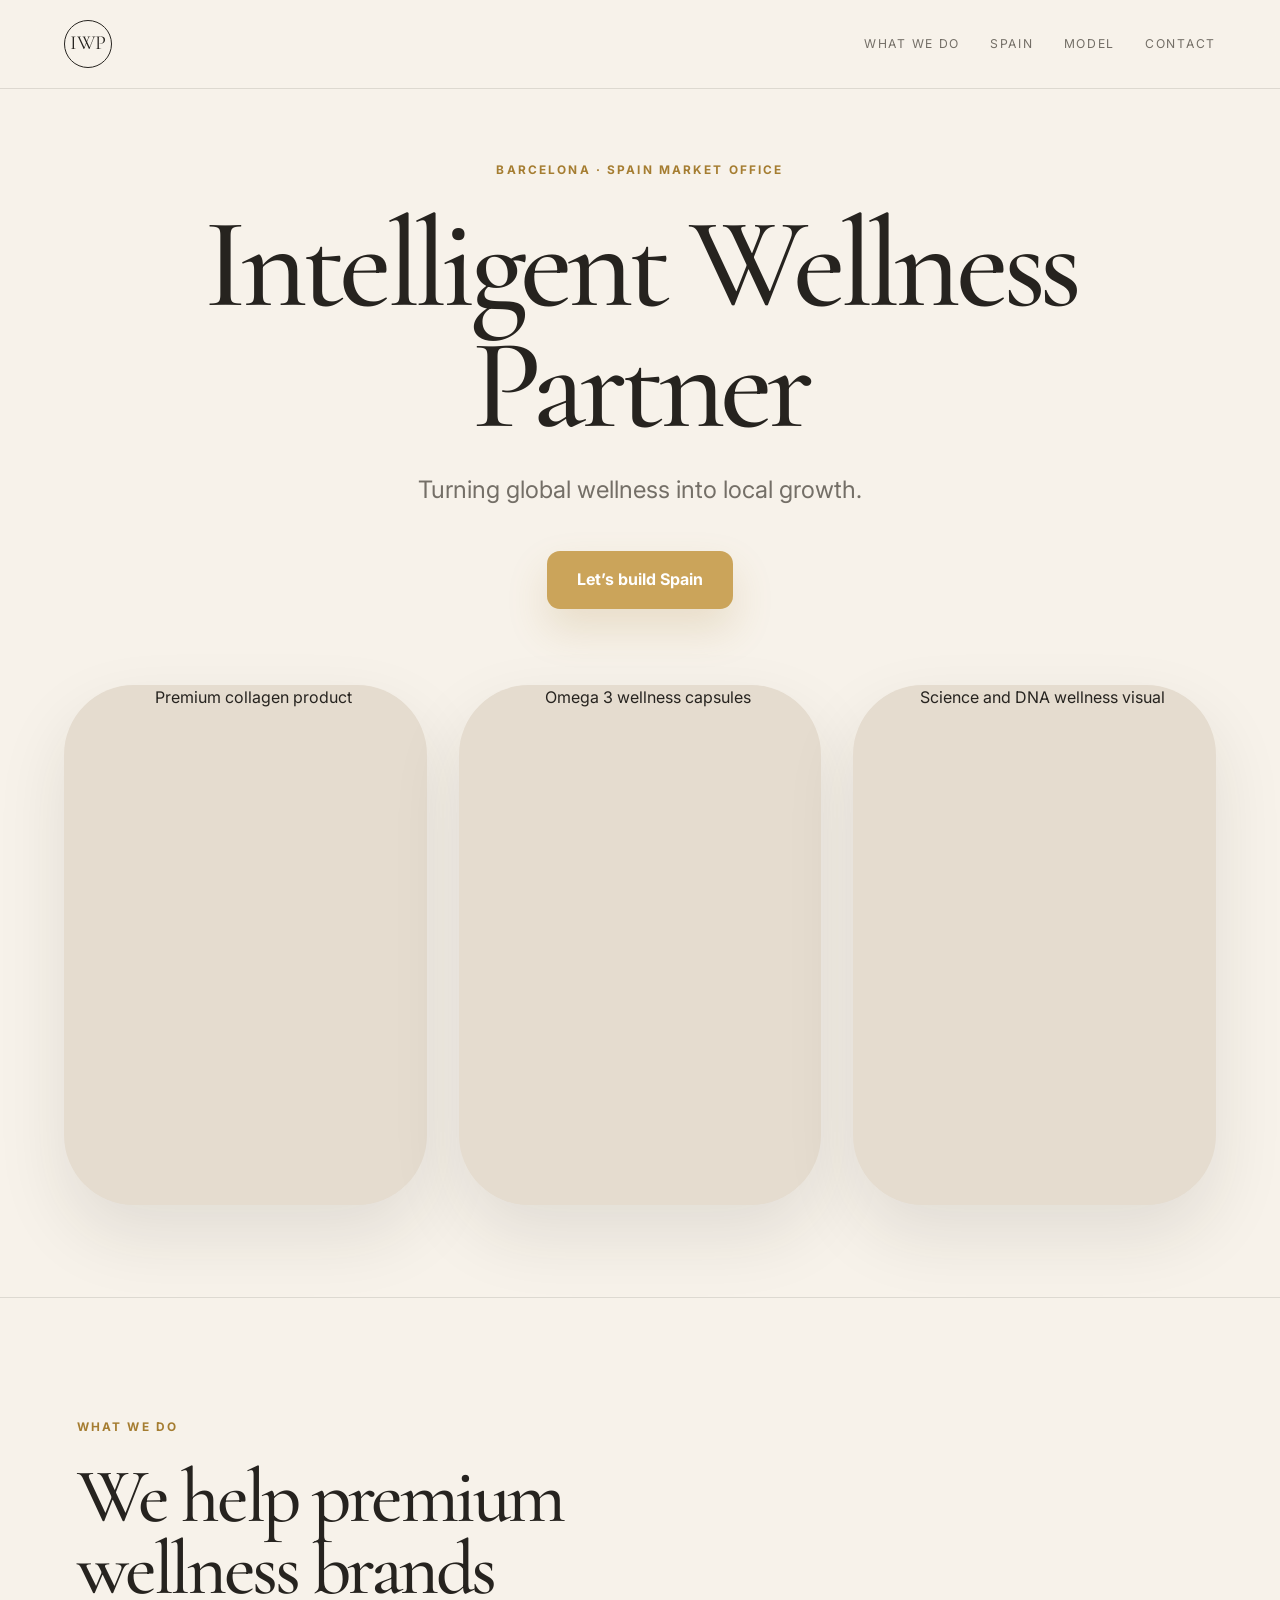
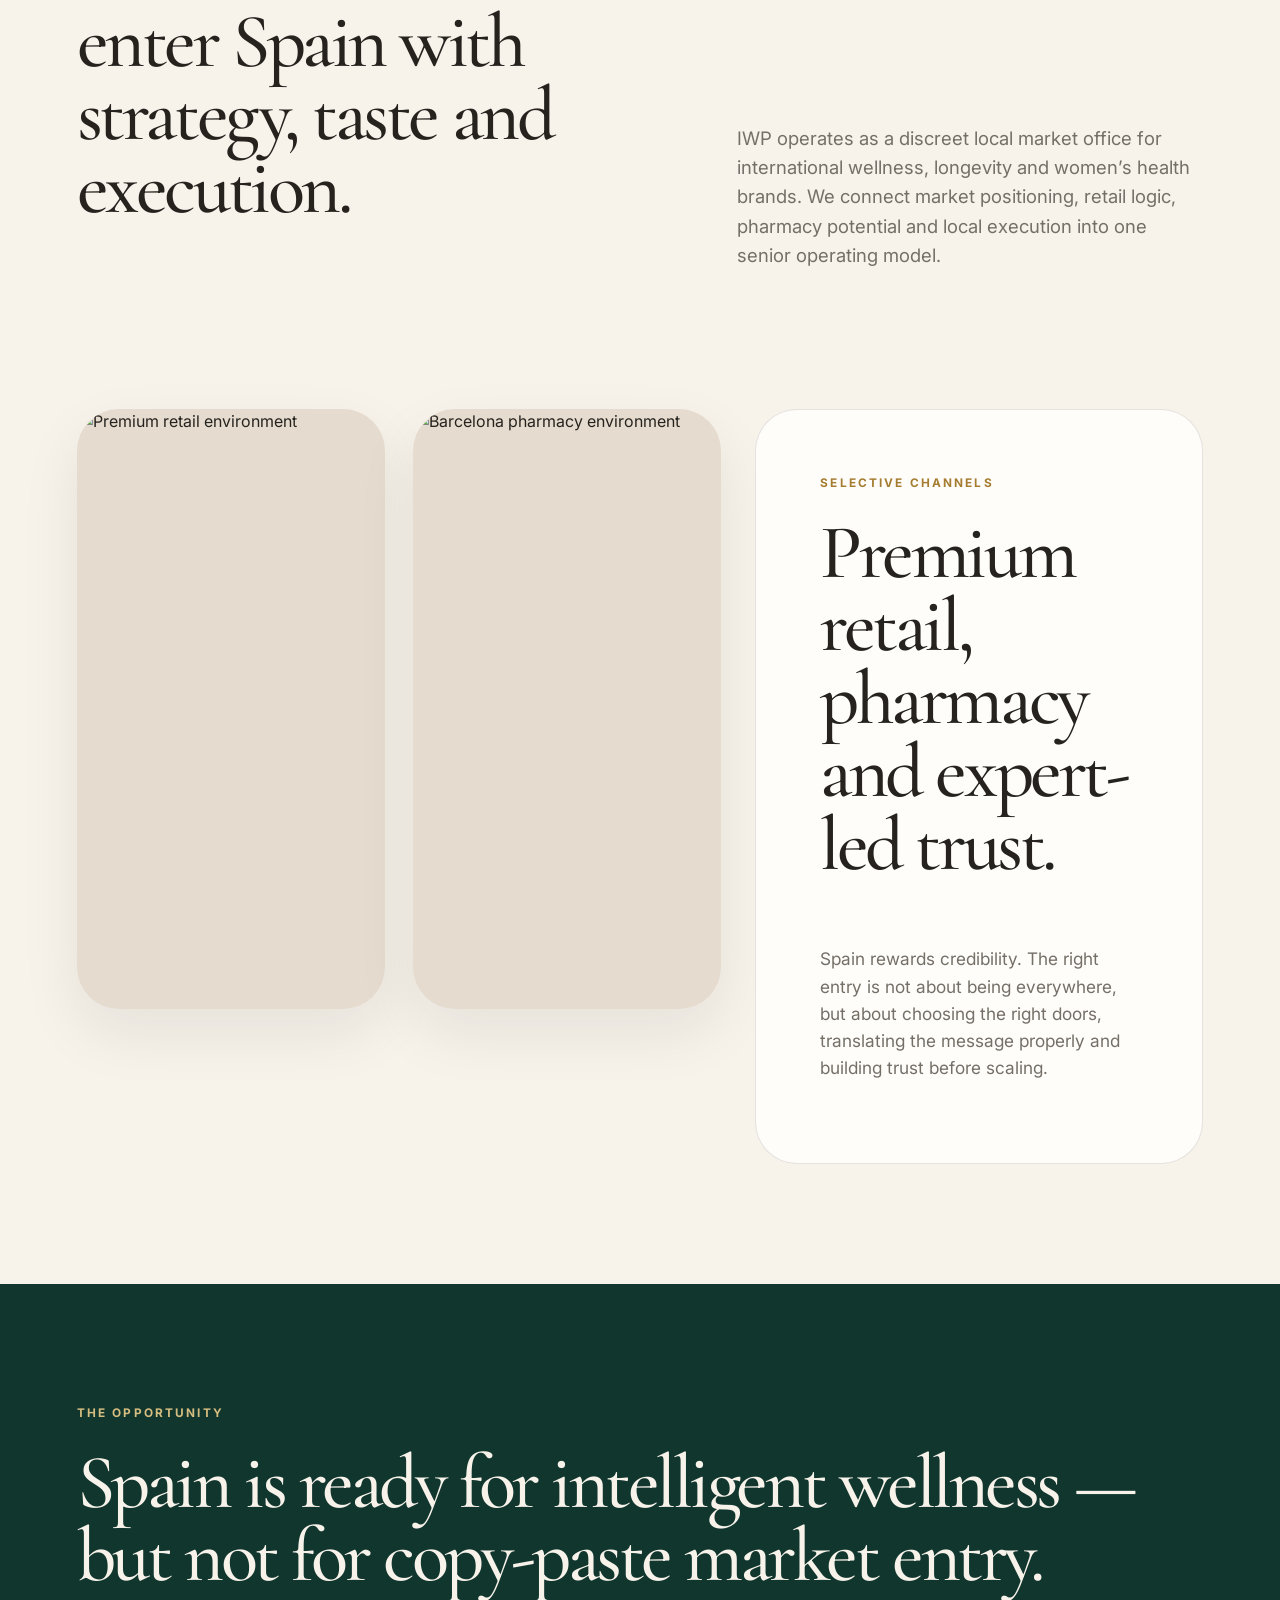
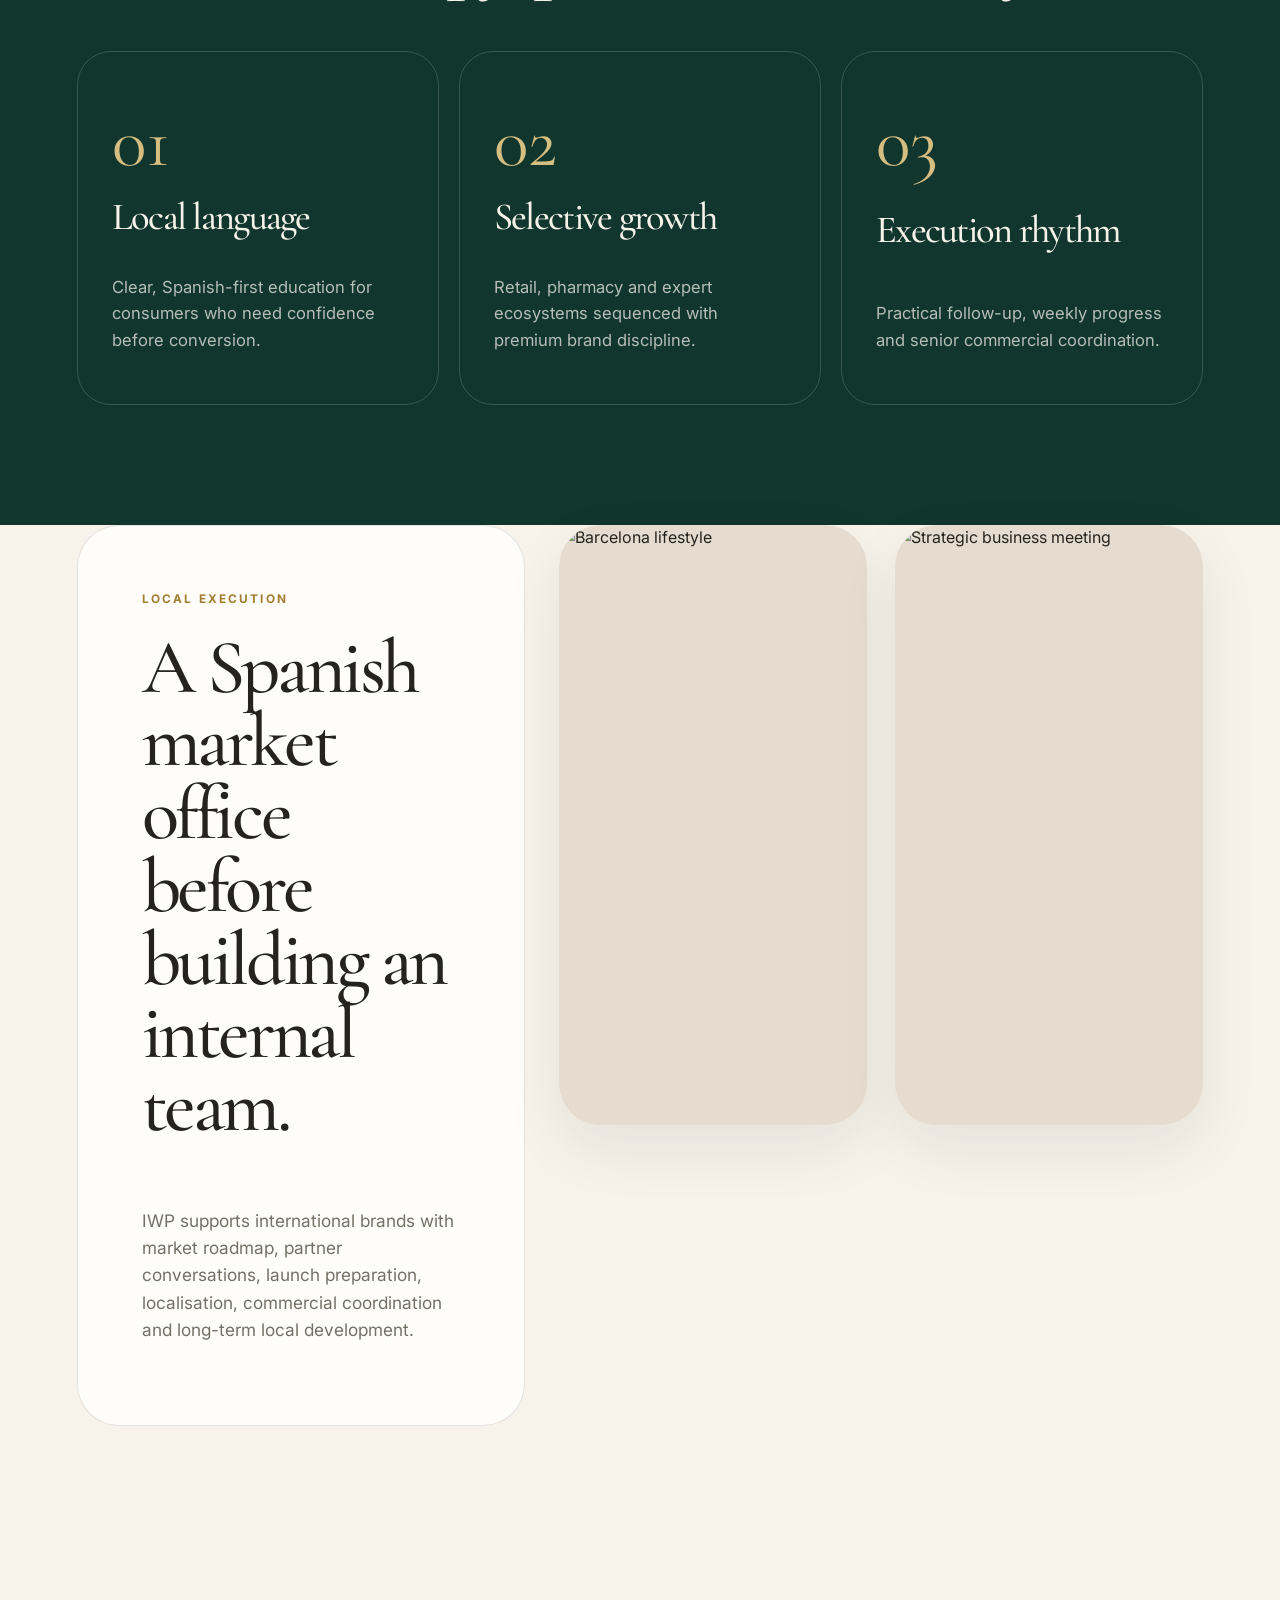
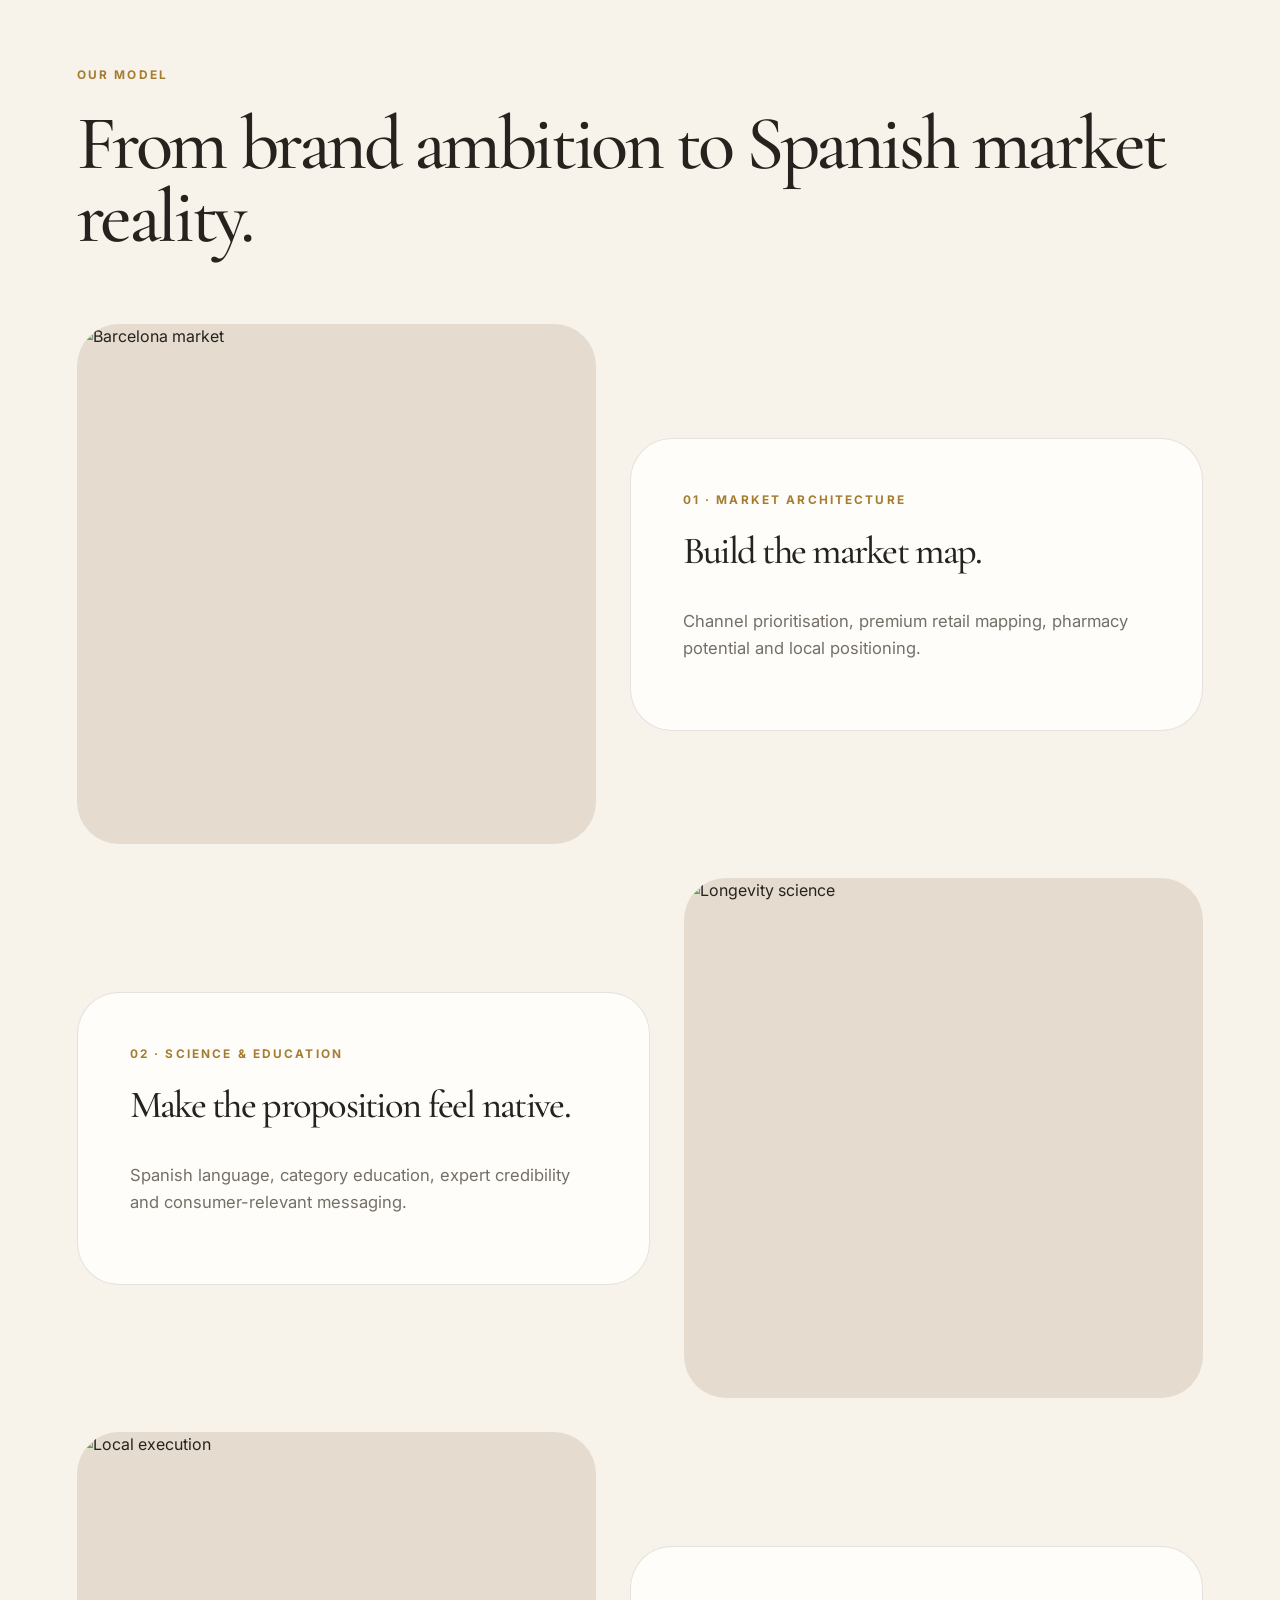
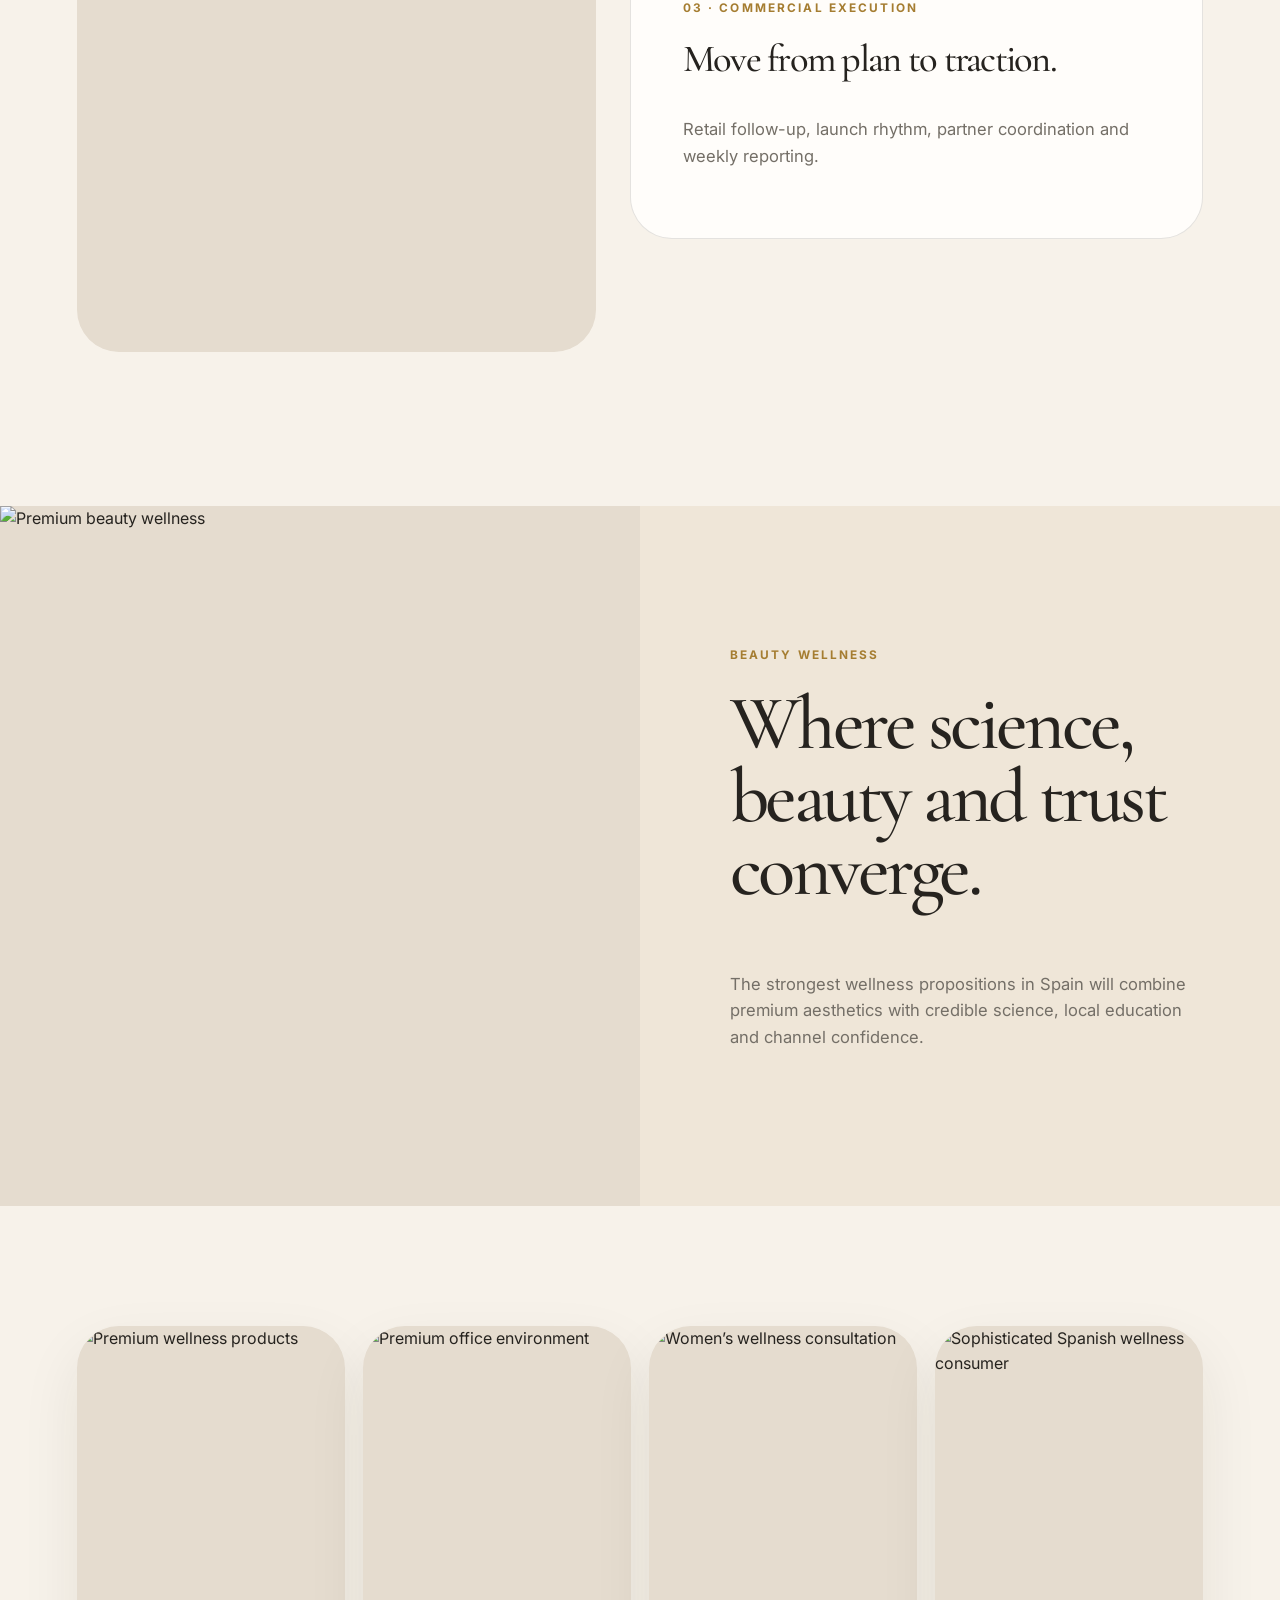
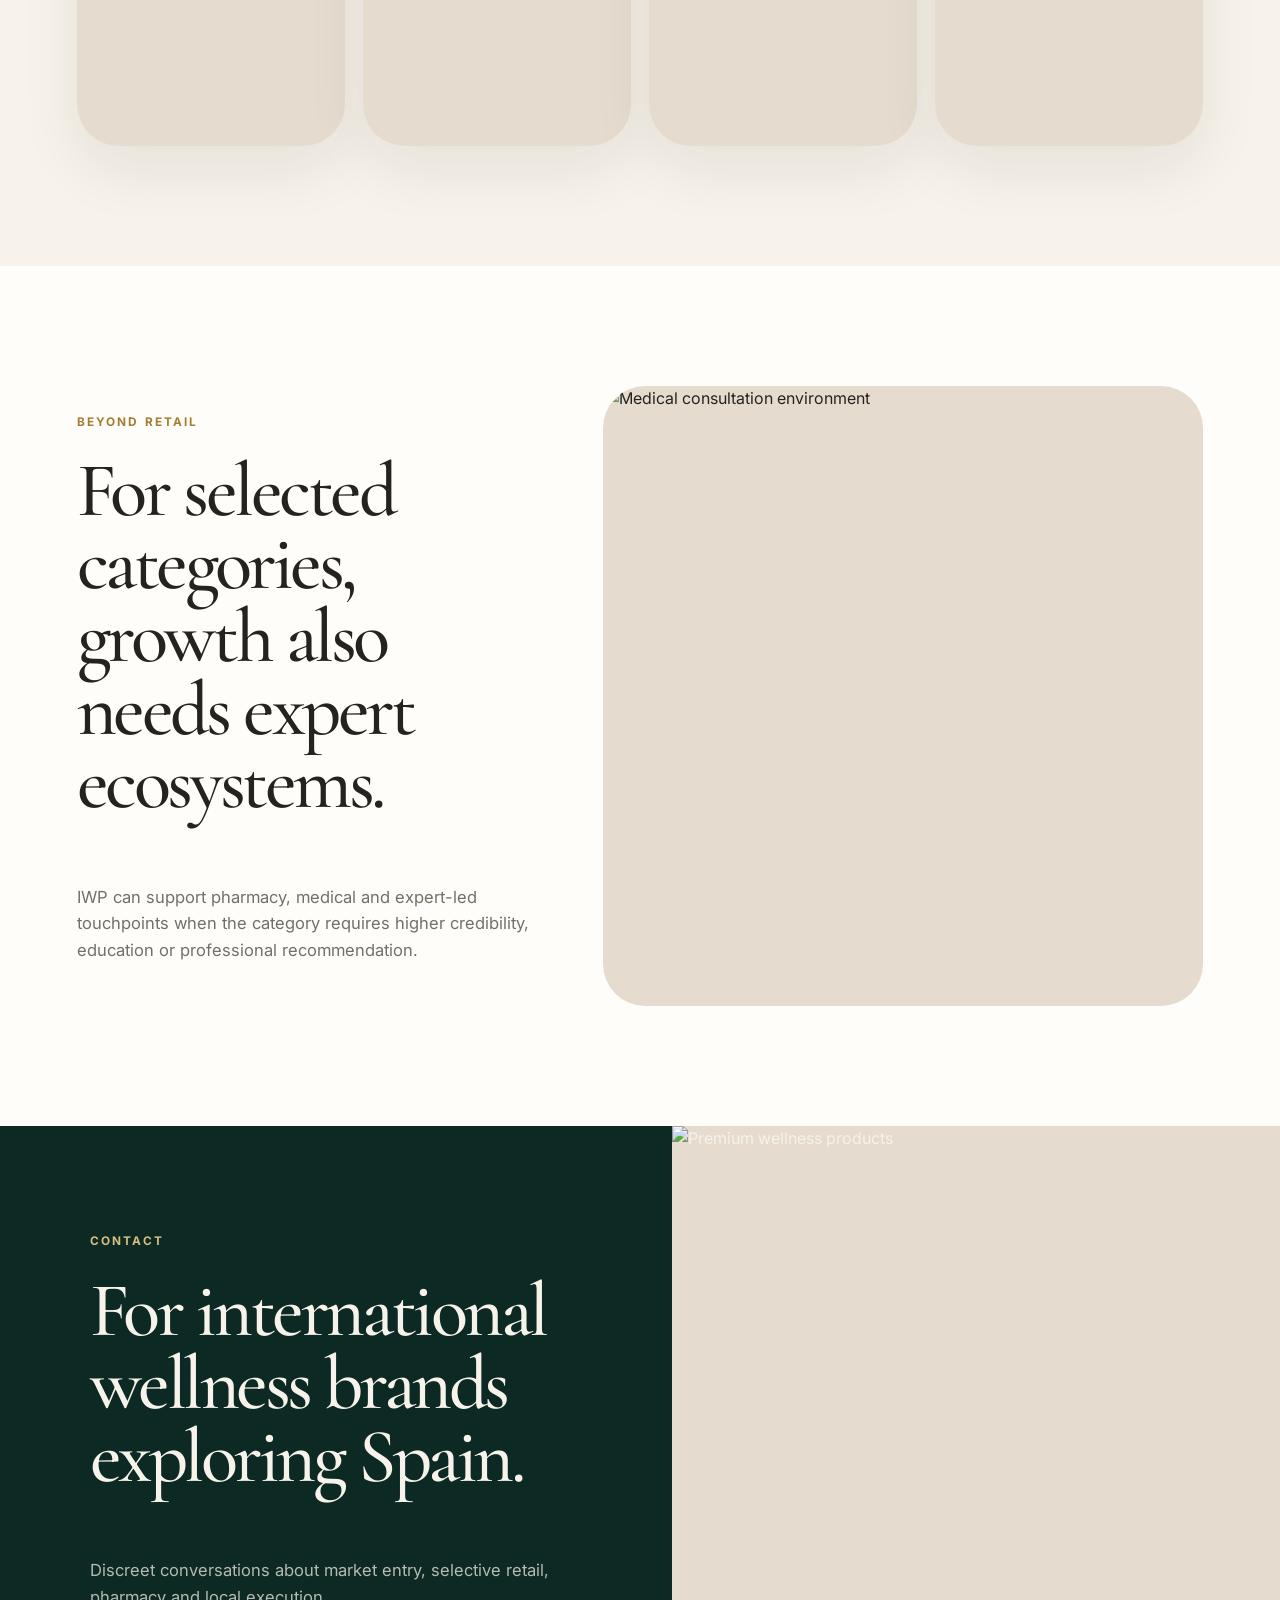
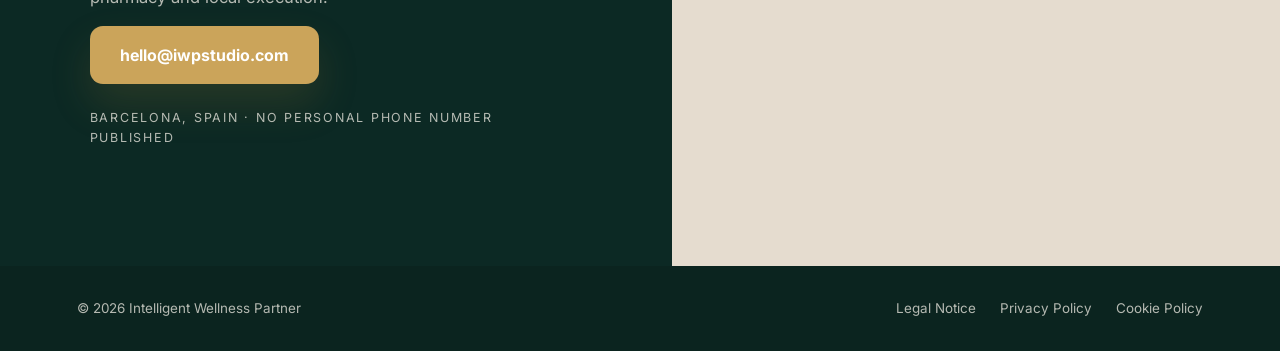
==== commit 9b3456fc: "Add files via upload" ====
--- a/index.html
+++ b/index.html
@@ -1,23 +1,190 @@
 <!doctype html>
 <html lang="en">
 <head>
-  <meta charset="utf-8" />
-  <meta name="viewport" content="width=device-width, initial-scale=1" />
-  <title>Cookie Policy | Intelligent Wellness Partner</title>
-  <link rel="stylesheet" href="style.css" />
+  <meta charset="utf-8">
+  <meta name="viewport" content="width=device-width, initial-scale=1">
+  <title>Intelligent Wellness Partner | Spain Market Office</title>
+  <meta name="description" content="Intelligent Wellness Partner turns global wellness into local growth in Spain.">
+  <link rel="stylesheet" href="style.css">
 </head>
 <body>
-  <header class="site-header">
-    <a class="brand" href="index.html"><span class="brand-mark">IWP</span><span class="brand-name">Intelligent Wellness Partner</span></a>
-    <nav class="nav"><a href="index.html">Home</a><a href="legal.html">Legal</a><a href="privacy.html">Privacy</a></nav>
+  <header class="topbar">
+    <a class="brand" href="index.html" aria-label="IWP home">
+      <span>IWP</span>
+    </a>
+    <nav>
+      <a href="#what">What we do</a>
+      <a href="#market">Spain</a>
+      <a href="#model">Model</a>
+      <a href="#contact">Contact</a>
+    </nav>
   </header>
-  <main class="legal-page">
-    <p class="eyebrow">Cookies</p>
-    <h1>Cookie Policy</h1>
-    <p>This static website does not intentionally use analytics, advertising or tracking cookies.</p>
-    <p>If third-party services are added in the future, such as analytics, embedded forms or external media, this policy should be updated and a cookie banner may be required.</p>
-    <h2>Contact</h2>
-    <p>For cookie-related questions, contact <a href="mailto:hello@iwpstudio.com">hello@iwpstudio.com</a>.</p>
+
+  <main>
+    <section class="hero">
+      <p class="eyebrow">Barcelona · Spain Market Office</p>
+      <h1>Intelligent Wellness Partner</h1>
+      <p class="hero-subtitle">Turning global wellness into local growth.</p>
+      <a class="gold-button" href="mailto:hello@iwpstudio.com">Let’s build Spain</a>
+
+      <div class="hero-gallery">
+        <img src="assets/herocollagen.png" alt="Premium collagen product">
+        <img src="assets/heroomega3.png" alt="Omega 3 wellness capsules">
+        <img src="assets/heroadn.png" alt="Science and DNA wellness visual">
+      </div>
+    </section>
+
+    <section id="what" class="intro">
+      <div>
+        <p class="eyebrow">What we do</p>
+        <h2>We help premium wellness brands enter Spain with strategy, taste and execution.</h2>
+      </div>
+      <p>
+        IWP operates as a discreet local market office for international wellness, longevity and women’s health brands.
+        We connect market positioning, retail logic, pharmacy potential and local execution into one senior operating model.
+      </p>
+    </section>
+
+    <section class="image-story">
+      <div class="image-pair">
+        <img src="assets/retail premium.png" alt="Premium retail environment">
+        <img src="assets/farmacia barcelona.png" alt="Barcelona pharmacy environment">
+      </div>
+      <article class="story-card">
+        <p class="eyebrow">Selective channels</p>
+        <h2>Premium retail, pharmacy and expert-led trust.</h2>
+        <p>
+          Spain rewards credibility. The right entry is not about being everywhere, but about choosing the right doors,
+          translating the message properly and building trust before scaling.
+        </p>
+      </article>
+    </section>
+
+    <section id="market" class="dark-panel">
+      <p class="eyebrow">The opportunity</p>
+      <h2>Spain is ready for intelligent wellness — but not for copy-paste market entry.</h2>
+      <div class="pillars">
+        <article>
+          <span>01</span>
+          <h3>Local language</h3>
+          <p>Clear, Spanish-first education for consumers who need confidence before conversion.</p>
+        </article>
+        <article>
+          <span>02</span>
+          <h3>Selective growth</h3>
+          <p>Retail, pharmacy and expert ecosystems sequenced with premium brand discipline.</p>
+        </article>
+        <article>
+          <span>03</span>
+          <h3>Execution rhythm</h3>
+          <p>Practical follow-up, weekly progress and senior commercial coordination.</p>
+        </article>
+      </div>
+    </section>
+
+    <section class="image-story reverse">
+      <article class="story-card">
+        <p class="eyebrow">Local execution</p>
+        <h2>A Spanish market office before building an internal team.</h2>
+        <p>
+          IWP supports international brands with market roadmap, partner conversations, launch preparation,
+          localisation, commercial coordination and long-term local development.
+        </p>
+      </article>
+      <div class="image-pair">
+        <img src="assets/barcelonalifestyle.png" alt="Barcelona lifestyle">
+        <img src="assets/foto corporate.png" alt="Strategic business meeting">
+      </div>
+    </section>
+
+    <section id="model" class="model">
+      <div class="model-heading">
+        <p class="eyebrow">Our model</p>
+        <h2>From brand ambition to Spanish market reality.</h2>
+      </div>
+
+      <div class="model-row">
+        <img src="assets/barcelona.png" alt="Barcelona market">
+        <article>
+          <p class="eyebrow">01 · Market architecture</p>
+          <h3>Build the market map.</h3>
+          <p>Channel prioritisation, premium retail mapping, pharmacy potential and local positioning.</p>
+        </article>
+      </div>
+
+      <div class="model-row alt">
+        <article>
+          <p class="eyebrow">02 · Science & education</p>
+          <h3>Make the proposition feel native.</h3>
+          <p>Spanish language, category education, expert credibility and consumer-relevant messaging.</p>
+        </article>
+        <img src="assets/longevity_last.png" alt="Longevity science">
+      </div>
+
+      <div class="model-row">
+        <img src="assets/localexecution.png" alt="Local execution">
+        <article>
+          <p class="eyebrow">03 · Commercial execution</p>
+          <h3>Move from plan to traction.</h3>
+          <p>Retail follow-up, launch rhythm, partner coordination and weekly reporting.</p>
+        </article>
+      </div>
+    </section>
+
+    <section class="wide-feature">
+      <img src="assets/beauty premium.png" alt="Premium beauty wellness">
+      <div>
+        <p class="eyebrow">Beauty wellness</p>
+        <h2>Where science, beauty and trust converge.</h2>
+        <p>
+          The strongest wellness propositions in Spain will combine premium aesthetics with credible science,
+          local education and channel confidence.
+        </p>
+      </div>
+    </section>
+
+    <section class="mosaic">
+      <img src="assets/products.png" alt="Premium wellness products">
+      <img src="assets/office.png" alt="Premium office environment">
+      <img src="assets/women.png" alt="Women’s wellness consultation">
+      <img src="assets/spanish woman.png" alt="Sophisticated Spanish wellness consumer">
+    </section>
+
+    <section class="medical">
+      <div>
+        <p class="eyebrow">Beyond retail</p>
+        <h2>For selected categories, growth also needs expert ecosystems.</h2>
+        <p>
+          IWP can support pharmacy, medical and expert-led touchpoints when the category requires higher credibility,
+          education or professional recommendation.
+        </p>
+      </div>
+      <img src="assets/medicalconsultation.png" alt="Medical consultation environment">
+    </section>
+
+    <section id="contact" class="final-cta">
+      <div>
+        <p class="eyebrow">Contact</p>
+        <h2>For international wellness brands exploring Spain.</h2>
+        <p>Discreet conversations about market entry, selective retail, pharmacy and local execution.</p>
+        <a class="gold-button" href="mailto:hello@iwpstudio.com">hello@iwpstudio.com</a>
+        <p class="small">Barcelona, Spain · No personal phone number published</p>
+      </div>
+      <img src="assets/products.png" alt="Premium wellness products">
+    </section>
   </main>
+
+  <footer>
+    <p>© <span id="year"></span> Intelligent Wellness Partner</p>
+    <div>
+      <a href="legal.html">Legal Notice</a>
+      <a href="privacy.html">Privacy Policy</a>
+      <a href="cookies.html">Cookie Policy</a>
+    </div>
+  </footer>
+
+  <script>
+    document.getElementById("year").textContent = new Date().getFullYear();
+  </script>
 </body>
 </html>
--- a/style.css
+++ b/style.css
@@ -1,25 +1,285 @@
-IWP luxury static website
-
-Files:
-- index.html
-- style.css
-- legal.html
-- privacy.html
-- cookies.html
-- assets/ folder
-
-How to update photos:
-1. Add your final images inside /assets
-2. Use these filenames:
-   herocollagen.png
-   heroomega3.png
-   heroadn.png
-   localexecution.png
-   barcelonalifestyle.png
-   medicalconsultation.png
-
-How to upload to GitHub:
-1. Open your GitHub repository.
-2. Upload/replace these files.
-3. Commit changes.
-4. Wait 1-2 minutes for GitHub Pages to refresh.
+@import url('https://fonts.googleapis.com/css2?family=Cormorant+Garamond:wght@400;500;600&family=Inter:wght@400;500;600;700&display=swap');
+
+:root{
+  --bg:#f7f2ea;
+  --paper:#fffdfa;
+  --ink:#26231f;
+  --muted:#746f67;
+  --gold:#cba45a;
+  --gold-dark:#a57d31;
+  --green:#10362e;
+  --green2:#0c2924;
+  --line:rgba(38,35,31,.12);
+}
+
+*{box-sizing:border-box}
+html{scroll-behavior:smooth}
+body{
+  margin:0;
+  background:var(--bg);
+  color:var(--ink);
+  font-family:Inter,system-ui,-apple-system,BlinkMacSystemFont,"Segoe UI",sans-serif;
+  line-height:1.58;
+}
+img{
+  width:100%;
+  height:100%;
+  object-fit:cover;
+  display:block;
+  background:#e5dccf;
+}
+h1,h2,h3,p{margin-top:0}
+h1,h2,h3{
+  font-family:"Cormorant Garamond",Georgia,serif;
+  font-weight:500;
+  line-height:.95;
+  letter-spacing:-.045em;
+}
+h1{font-size:clamp(4.4rem,10vw,9.5rem);margin-bottom:24px}
+h2{font-size:clamp(2.6rem,6vw,5.8rem)}
+h3{font-size:clamp(2rem,3vw,3.1rem)}
+p{color:var(--muted);font-size:1.04rem}
+a{text-decoration:none;color:inherit}
+
+.topbar{
+  position:sticky;
+  top:0;
+  z-index:100;
+  display:flex;
+  justify-content:space-between;
+  align-items:center;
+  padding:20px clamp(24px,5vw,78px);
+  background:rgba(247,242,234,.84);
+  border-bottom:1px solid var(--line);
+  backdrop-filter:blur(18px);
+}
+.brand{
+  width:48px;height:48px;border:1px solid var(--ink);border-radius:50%;
+  display:grid;place-items:center;font-family:"Cormorant Garamond",Georgia,serif;
+  font-size:1.25rem;letter-spacing:-.03em;
+}
+nav{display:flex;gap:30px;font-size:.76rem;text-transform:uppercase;letter-spacing:.14em;color:var(--muted)}
+nav a:hover{color:var(--ink)}
+
+.hero{
+  min-height:100vh;
+  text-align:center;
+  padding:72px clamp(20px,5vw,80px) 92px;
+}
+.eyebrow{
+  color:var(--gold-dark);
+  font-size:.74rem;
+  text-transform:uppercase;
+  letter-spacing:.18em;
+  font-weight:700;
+  margin-bottom:24px;
+}
+.hero-subtitle{
+  font-size:clamp(1.15rem,2vw,1.5rem);
+  margin-bottom:42px;
+}
+.gold-button{
+  display:inline-flex;
+  align-items:center;
+  justify-content:center;
+  min-height:58px;
+  padding:0 30px;
+  border-radius:13px;
+  background:var(--gold);
+  color:white;
+  font-weight:700;
+  box-shadow:0 20px 40px rgba(165,125,49,.18);
+}
+.hero-gallery{
+  display:grid;
+  grid-template-columns:repeat(3,1fr);
+  gap:32px;
+  max-width:1220px;
+  margin:76px auto 0;
+}
+.hero-gallery img{
+  height:520px;
+  border-radius:70px;
+  box-shadow:0 30px 70px rgba(38,35,31,.10);
+}
+
+.intro{
+  display:grid;
+  grid-template-columns:1.1fr .9fr;
+  gap:clamp(34px,7vw,110px);
+  padding:120px clamp(24px,6vw,96px);
+  border-top:1px solid var(--line);
+  align-items:end;
+}
+.intro p:last-child{font-size:1.16rem;max-width:680px}
+
+.image-story{
+  display:grid;
+  grid-template-columns:1.18fr .82fr;
+  gap:34px;
+  align-items:stretch;
+  padding:0 clamp(24px,6vw,96px) 120px;
+}
+.image-story.reverse{grid-template-columns:.82fr 1.18fr}
+.image-pair{
+  display:grid;
+  grid-template-columns:repeat(2,1fr);
+  gap:28px;
+}
+.image-pair img{
+  height:600px;
+  border-radius:42px;
+  box-shadow:0 24px 60px rgba(38,35,31,.08);
+}
+.story-card{
+  background:var(--paper);
+  border:1px solid var(--line);
+  border-radius:42px;
+  padding:clamp(34px,5vw,70px);
+  display:flex;
+  flex-direction:column;
+  justify-content:center;
+}
+.story-card p:last-child{font-size:1.08rem}
+
+.dark-panel{
+  background:var(--green);
+  color:var(--bg);
+  padding:120px clamp(24px,6vw,96px);
+}
+.dark-panel h2{max-width:1100px;margin-bottom:58px}
+.dark-panel .eyebrow{color:#d6bd80}
+.dark-panel p{color:rgba(247,242,234,.72)}
+.pillars{
+  display:grid;
+  grid-template-columns:repeat(3,1fr);
+  gap:20px;
+}
+.pillars article{
+  min-height:300px;
+  padding:34px;
+  border:1px solid rgba(247,242,234,.18);
+  border-radius:34px;
+  display:flex;
+  flex-direction:column;
+  justify-content:space-between;
+}
+.pillars span{
+  font-family:"Cormorant Garamond",Georgia,serif;
+  font-size:4.5rem;
+  color:#d6bd80;
+}
+
+.model{padding:120px clamp(24px,6vw,96px)}
+.model-heading{margin-bottom:70px}
+.model-row{
+  display:grid;
+  grid-template-columns:.95fr 1.05fr;
+  gap:34px;
+  align-items:center;
+  margin-bottom:34px;
+}
+.model-row.alt{grid-template-columns:1.05fr .95fr}
+.model-row img{height:520px;border-radius:42px}
+.model-row article{
+  background:var(--paper);
+  border:1px solid var(--line);
+  border-radius:42px;
+  padding:52px;
+}
+
+.wide-feature{
+  display:grid;
+  grid-template-columns:1fr 1fr;
+  align-items:center;
+  gap:0;
+  background:#efe6d8;
+}
+.wide-feature img{height:700px}
+.wide-feature div{padding:clamp(40px,7vw,100px)}
+.wide-feature p{max-width:620px}
+
+.mosaic{
+  display:grid;
+  grid-template-columns:repeat(4,1fr);
+  gap:18px;
+  padding:120px clamp(24px,6vw,96px);
+}
+.mosaic img{
+  height:420px;
+  border-radius:42px;
+  box-shadow:0 24px 60px rgba(38,35,31,.08);
+}
+
+.medical{
+  display:grid;
+  grid-template-columns:.88fr 1.12fr;
+  gap:54px;
+  align-items:center;
+  padding:120px clamp(24px,6vw,96px);
+  background:var(--paper);
+}
+.medical img{
+  height:620px;
+  border-radius:42px;
+}
+.medical p{max-width:640px}
+
+.final-cta{
+  display:grid;
+  grid-template-columns:1.05fr .95fr;
+  gap:0;
+  align-items:center;
+  background:var(--green2);
+  color:var(--bg);
+}
+.final-cta div{padding:clamp(44px,7vw,100px)}
+.final-cta img{height:740px}
+.final-cta .eyebrow{color:#d6bd80}
+.final-cta p{color:rgba(247,242,234,.72);max-width:650px}
+.final-cta .small{
+  margin-top:24px;
+  font-size:.78rem;
+  text-transform:uppercase;
+  letter-spacing:.14em;
+}
+
+footer{
+  display:flex;
+  justify-content:space-between;
+  gap:24px;
+  padding:32px clamp(24px,6vw,96px);
+  background:#0b241f;
+  color:rgba(247,242,234,.72);
+  font-size:.84rem;
+}
+footer p{margin:0;color:rgba(247,242,234,.72);font-size:.84rem}
+footer div{display:flex;gap:24px;flex-wrap:wrap}
+
+.legal-main{
+  max-width:980px;
+  padding:100px 24px;
+  margin:0 auto;
+}
+.legal-main h1{font-size:clamp(3.5rem,8vw,7rem)}
+.legal-main h2{font-size:2.6rem;margin-top:48px;margin-bottom:16px}
+.legal-main p,.legal-main li{color:var(--muted)}
+.legal-main a{text-decoration:underline}
+
+@media(max-width:1000px){
+  nav{display:none}
+  .hero-gallery,.intro,.image-story,.image-story.reverse,.pillars,.model-row,.model-row.alt,.wide-feature,.mosaic,.medical,.final-cta{
+    grid-template-columns:1fr;
+  }
+  .image-pair{grid-template-columns:1fr}
+  .hero-gallery img,.image-pair img,.model-row img,.wide-feature img,.mosaic img,.medical img,.final-cta img{height:430px}
+  footer{flex-direction:column}
+}
+@media(max-width:560px){
+  h1{font-size:4.2rem}
+  h2{font-size:3.1rem}
+  .hero{padding-top:54px}
+  .hero-gallery{gap:18px}
+  .hero-gallery img{border-radius:38px;height:360px}
+  .story-card,.model-row article{border-radius:28px;padding:30px}
+}
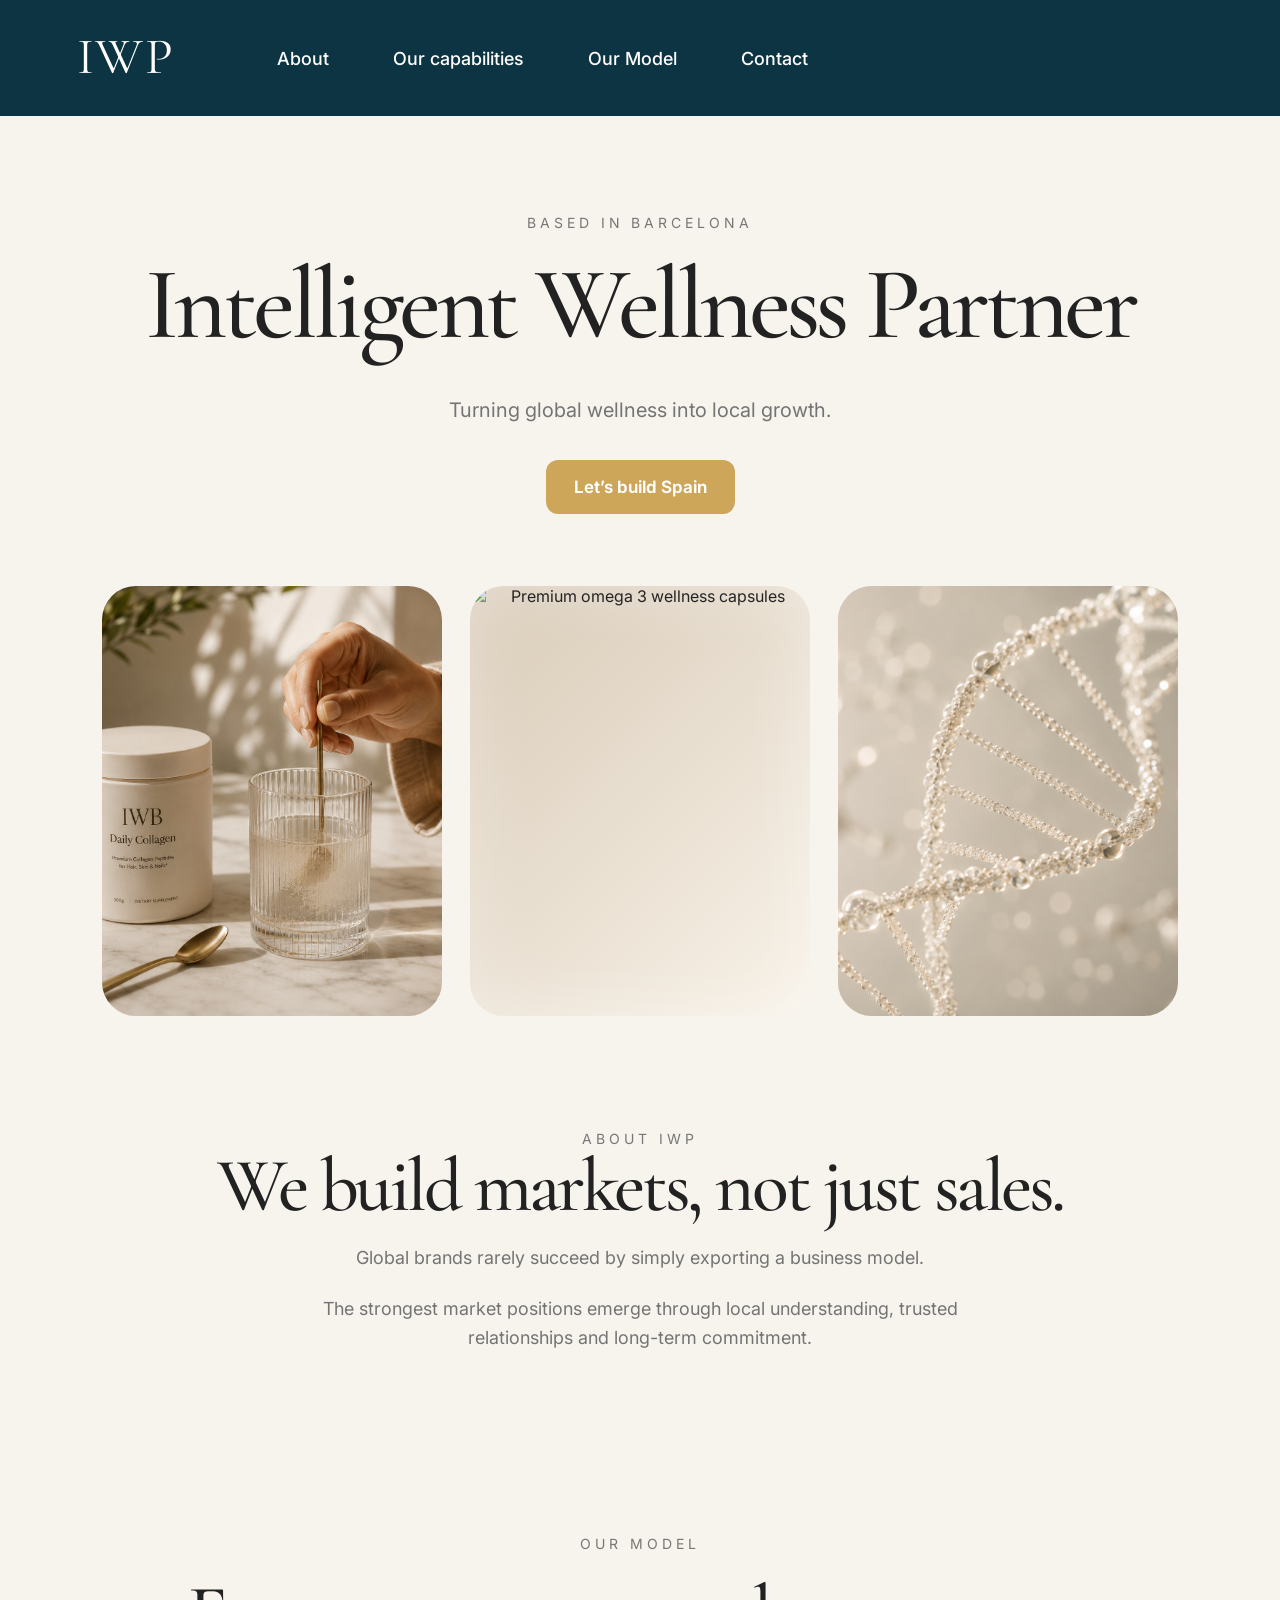
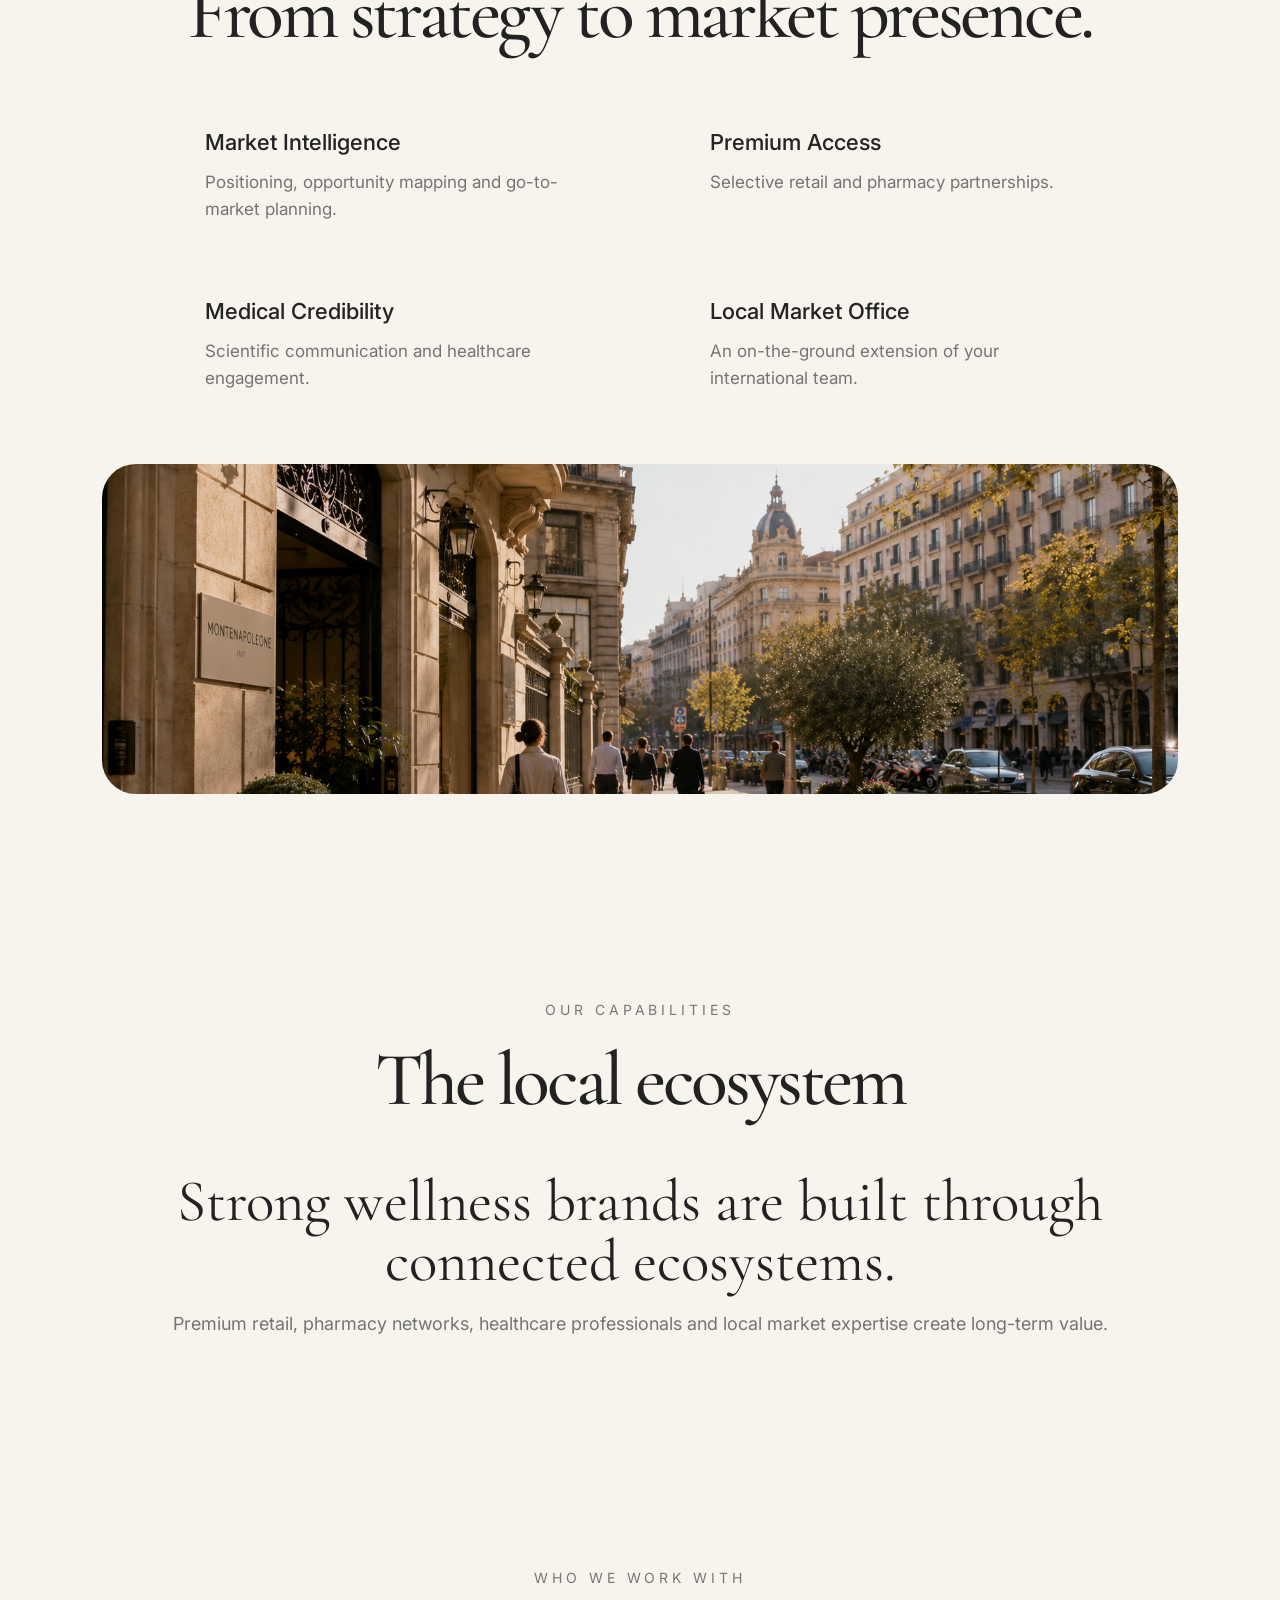
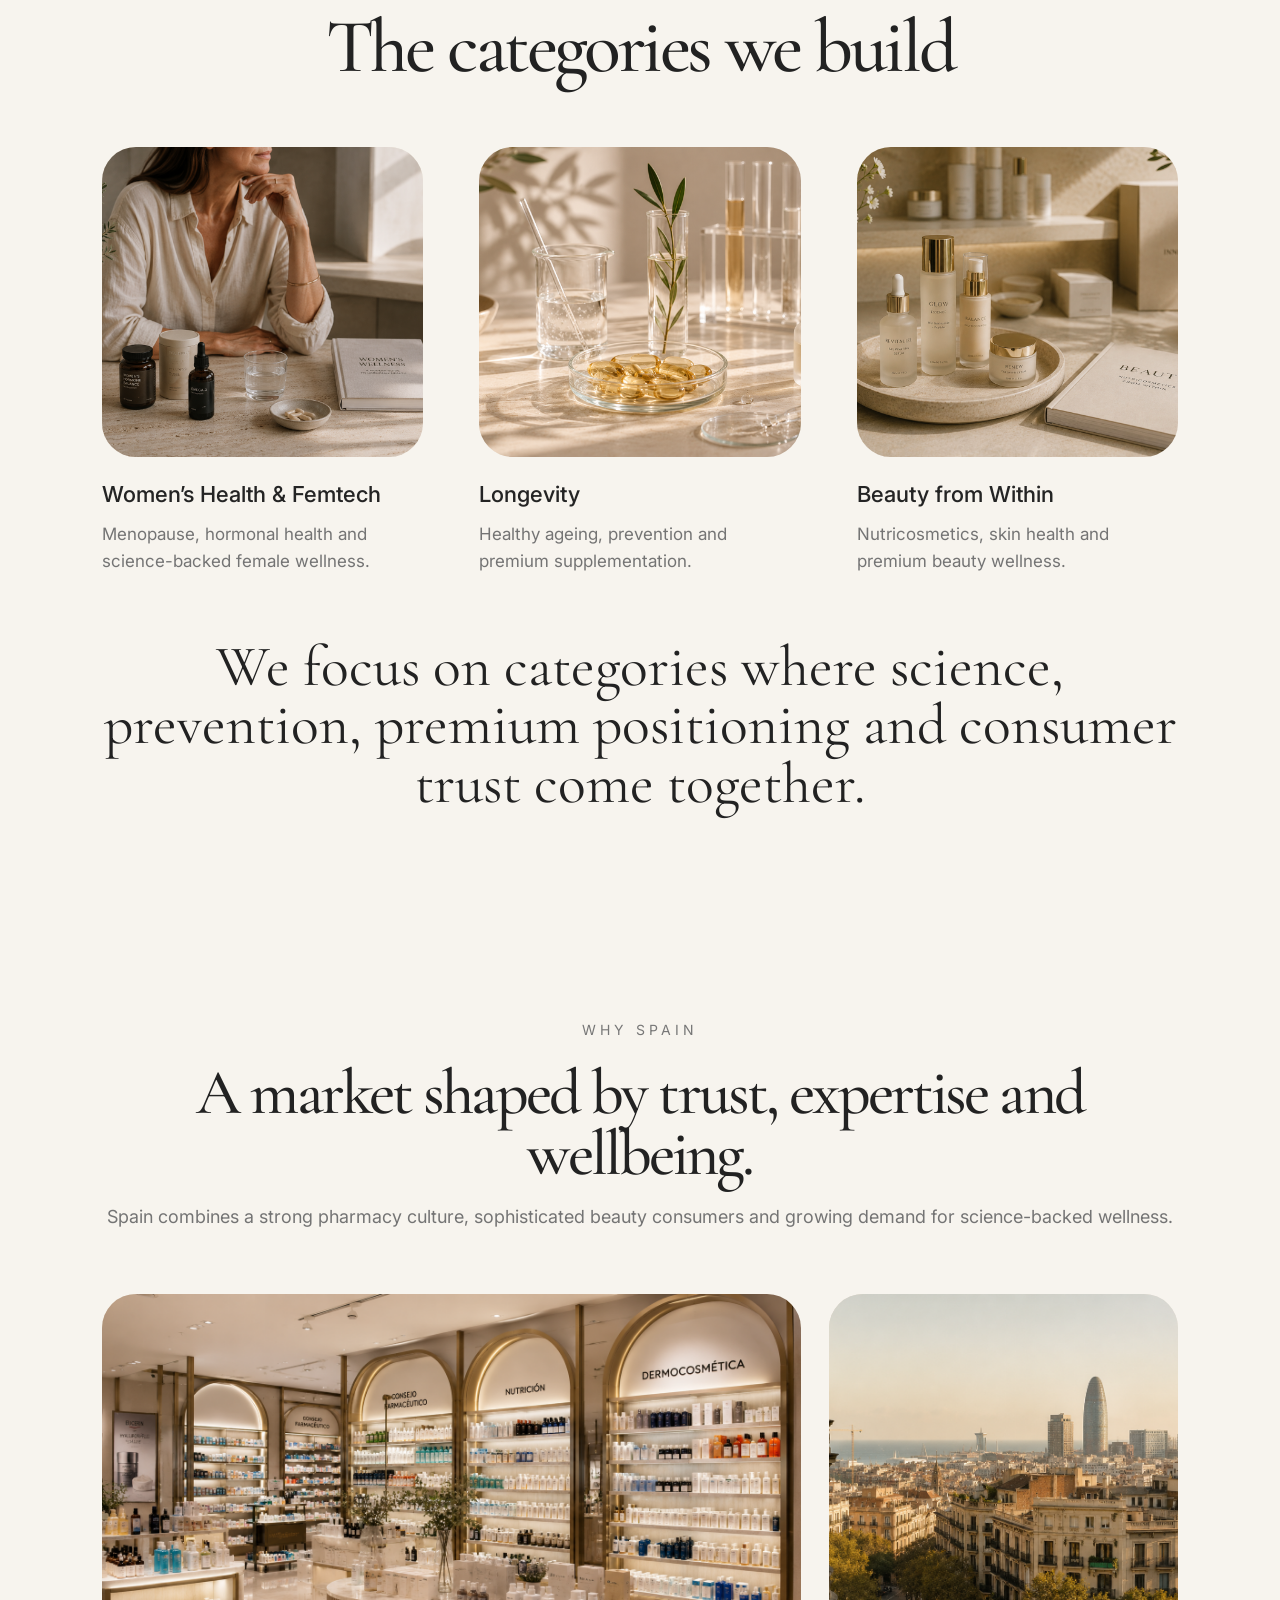
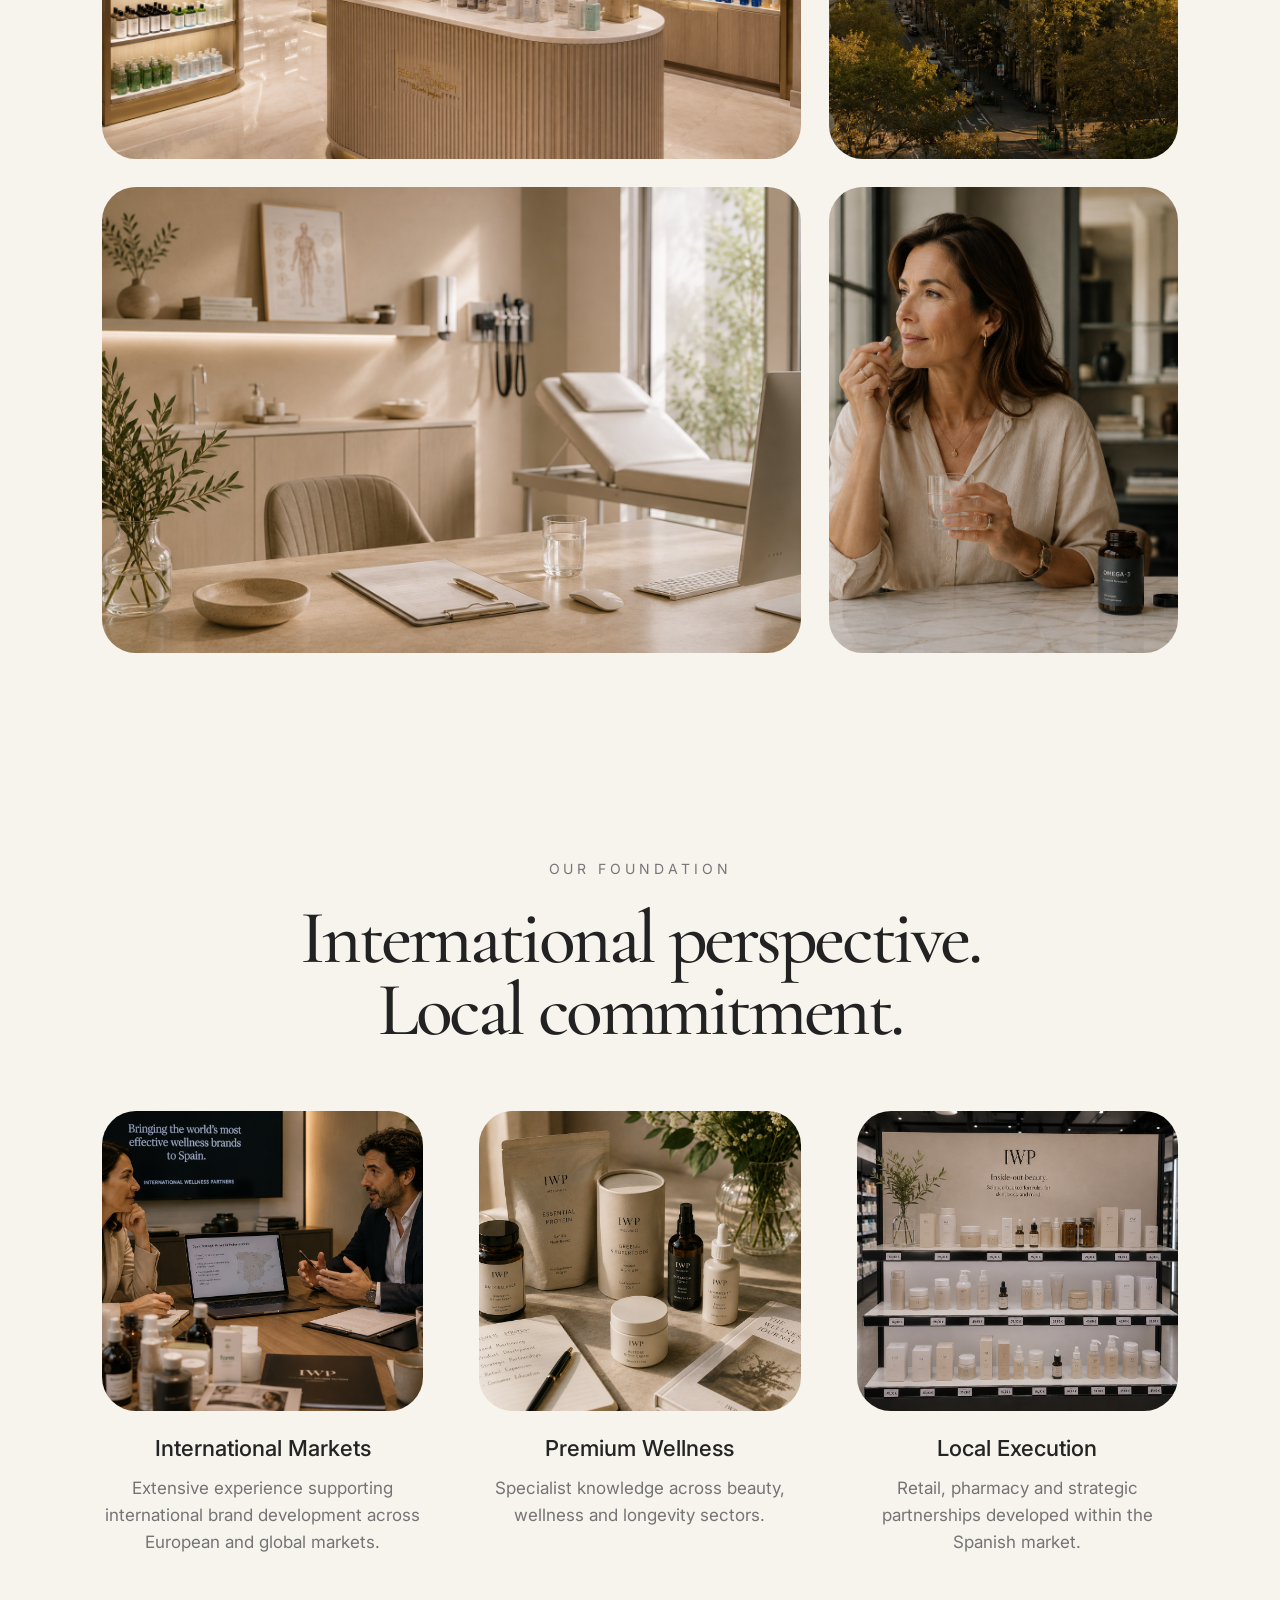
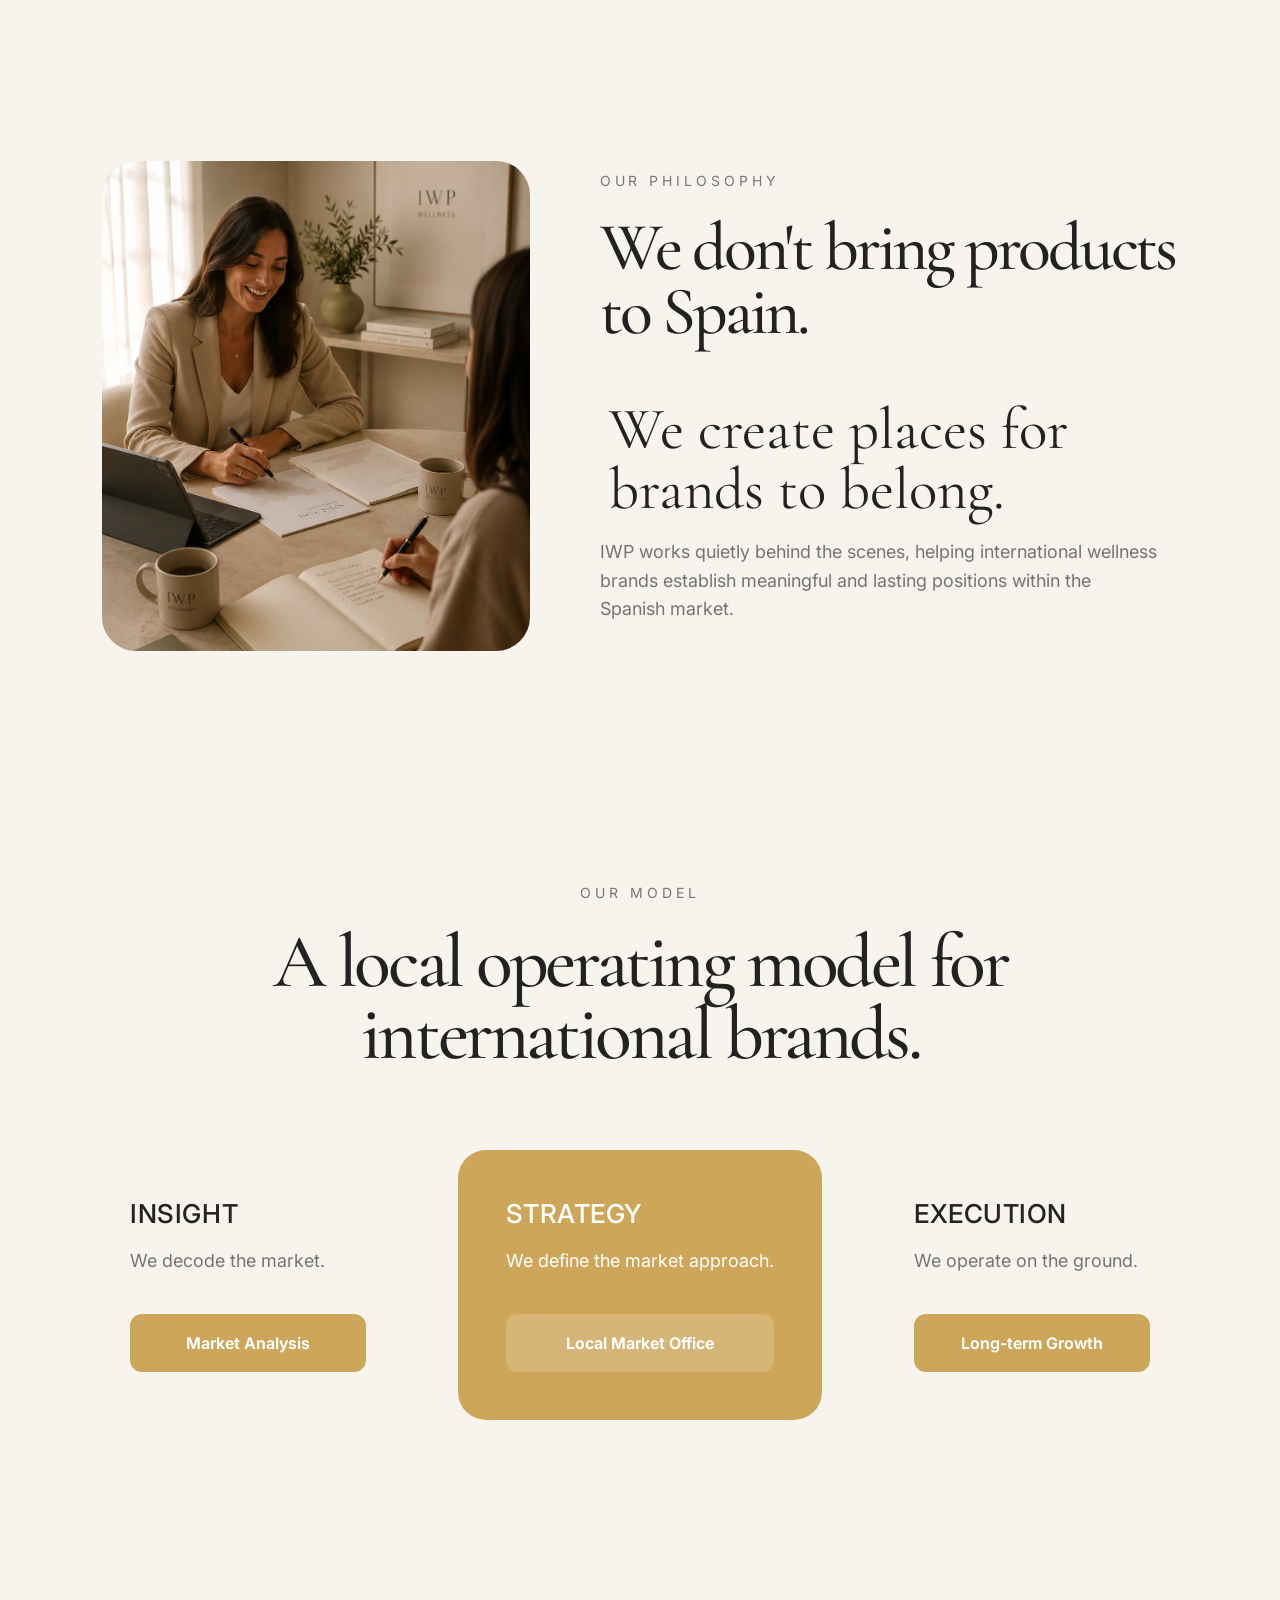
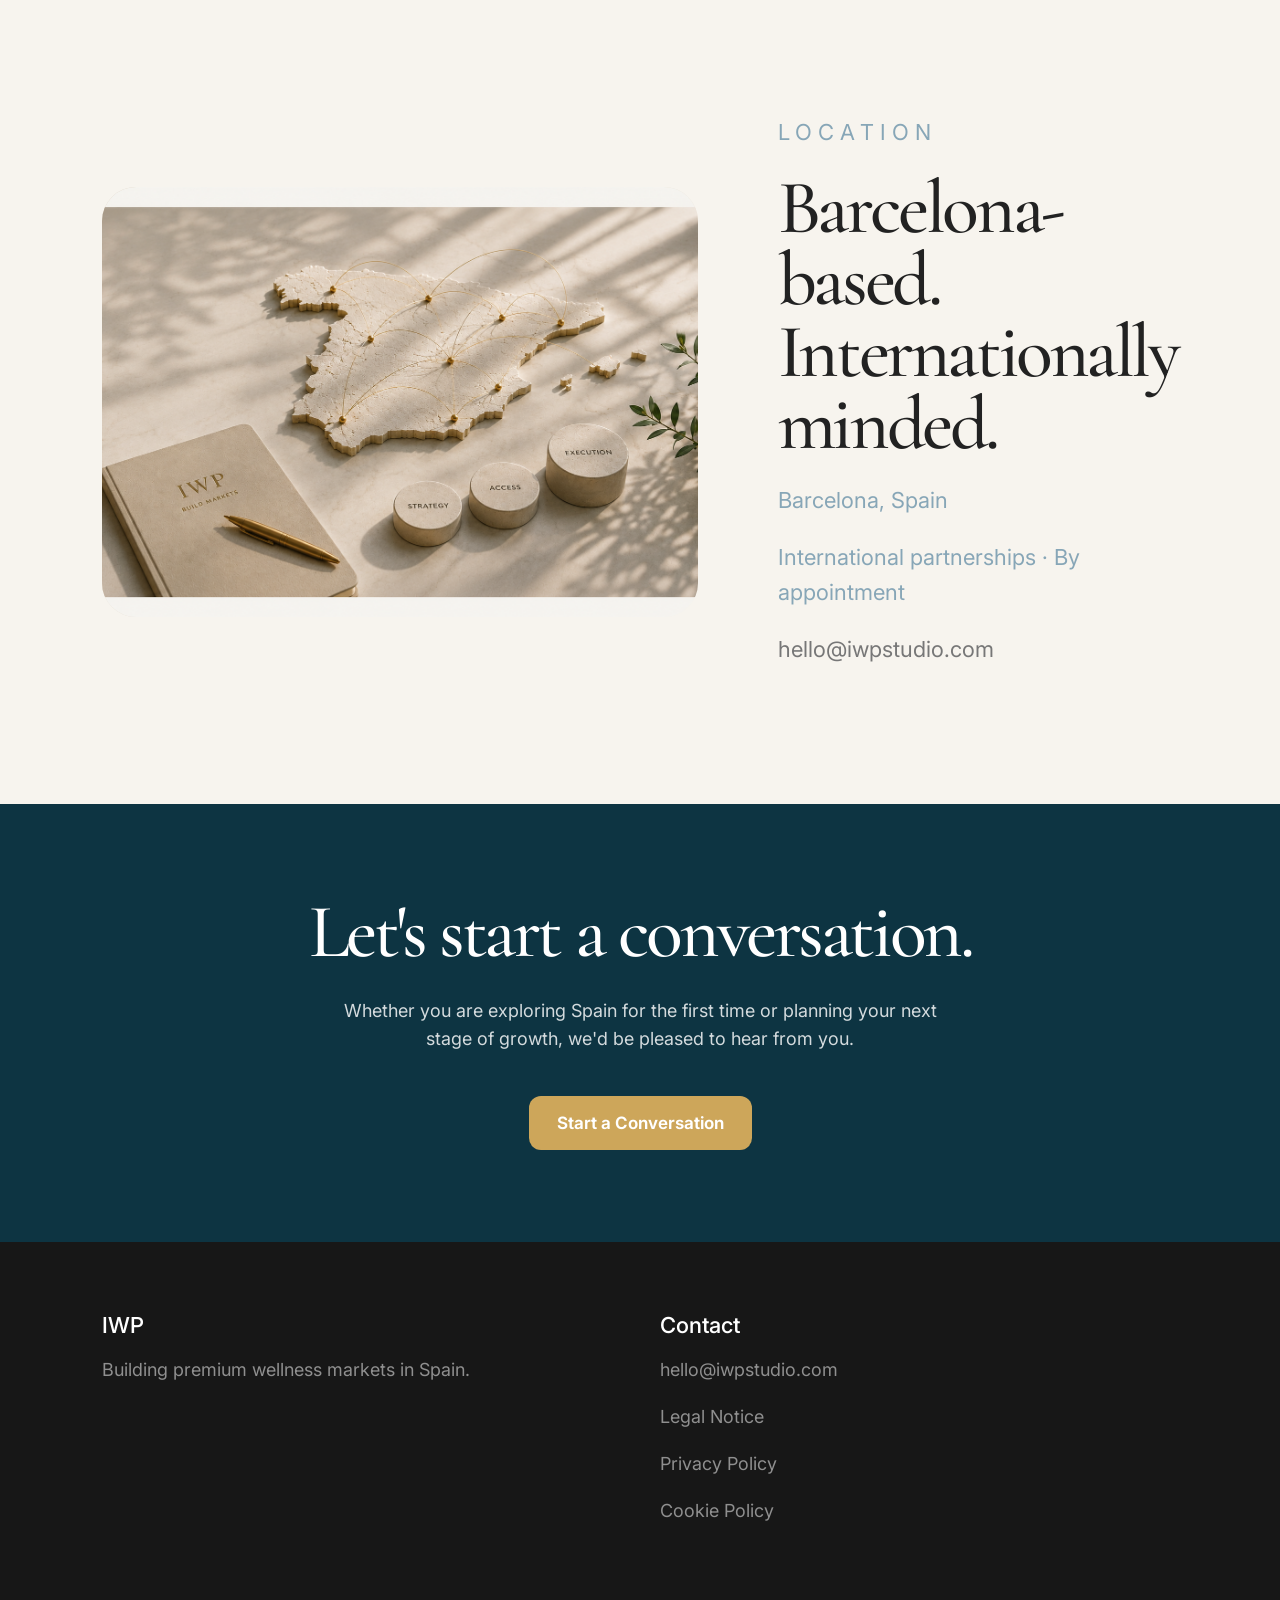
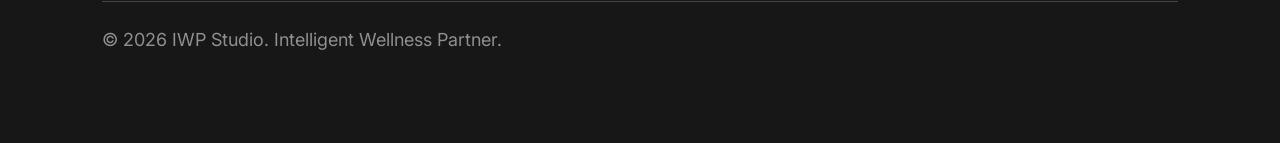
==== commit c4540dfb: "Add files via upload" ====
--- a/index.html
+++ b/index.html
@@ -1,190 +1,205 @@
 <!doctype html>
 <html lang="en">
 <head>
-  <meta charset="utf-8">
-  <meta name="viewport" content="width=device-width, initial-scale=1">
-  <title>Intelligent Wellness Partner | Spain Market Office</title>
-  <meta name="description" content="Intelligent Wellness Partner turns global wellness into local growth in Spain.">
-  <link rel="stylesheet" href="style.css">
+  <meta charset="utf-8" />
+  <meta name="viewport" content="width=device-width, initial-scale=1" />
+  <title>IWP | Intelligent Wellness Partner</title>
+  <meta name="description" content="Intelligent Wellness Partner - Building premium wellness brands in Spain." />
+  <link rel="stylesheet" href="style.css" />
 </head>
+
 <body>
-  <header class="topbar">
-    <a class="brand" href="index.html" aria-label="IWP home">
-      <span>IWP</span>
-    </a>
-    <nav>
-      <a href="#what">What we do</a>
-      <a href="#market">Spain</a>
-      <a href="#model">Model</a>
+  <header class="site-header">
+    <a href="index.html" class="logo">IWP</a>
+    <nav class="nav">
+      <a href="#about">About</a>
+      <a href="#capabilities">Our capabilities</a>
+      <a href="#model">Our Model</a>
       <a href="#contact">Contact</a>
     </nav>
   </header>
 
   <main>
-    <section class="hero">
-      <p class="eyebrow">Barcelona · Spain Market Office</p>
+    <section class="section hero">
+      <p class="eyebrow">Based in Barcelona</p>
       <h1>Intelligent Wellness Partner</h1>
-      <p class="hero-subtitle">Turning global wellness into local growth.</p>
-      <a class="gold-button" href="mailto:hello@iwpstudio.com">Let’s build Spain</a>
-
-      <div class="hero-gallery">
-        <img src="assets/herocollagen.png" alt="Premium collagen product">
-        <img src="assets/heroomega3.png" alt="Omega 3 wellness capsules">
-        <img src="assets/heroadn.png" alt="Science and DNA wellness visual">
-      </div>
-    </section>
-
-    <section id="what" class="intro">
+      <p class="lead">Turning global wellness into local growth.</p>
+      <a class="button" href="mailto:hello@iwpstudio.com">Let’s build Spain</a>
+
+      <div class="hero-grid">
+        <div class="visual"><img src="herocollagen.png" alt="IWP Daily Collagen" /></div>
+        <div class="visual"><img src="heroomega3.png" alt="Premium omega 3 wellness capsules" /></div>
+        <div class="visual"><img src="heroadn.png" alt="Scientific DNA wellness visual" /></div>
+      </div>
+    </section>
+
+    <section id="about" class="section about compact">
+      <p class="eyebrow">About IWP</p>
+      <h2>We build markets, not just sales.</h2>
+      <p>Global brands rarely succeed by simply exporting a business model.</p>
+      <p>The strongest market positions emerge through local understanding, trusted relationships and long-term commitment.</p>
+    </section>
+
+    <section id="model" class="section compact">
+      <p class="eyebrow">Our Model</p>
+      <h2>From strategy to market presence.</h2>
+
+      <div class="capability-grid">
+        <article>
+          <h3>Market Intelligence</h3>
+          <p>Positioning, opportunity mapping and go-to-market planning.</p>
+        </article>
+        <article>
+          <h3>Premium Access</h3>
+          <p>Selective retail and pharmacy partnerships.</p>
+        </article>
+        <article>
+          <h3>Medical Credibility</h3>
+          <p>Scientific communication and healthcare engagement.</p>
+        </article>
+        <article>
+          <h3>Local Market Office</h3>
+          <p>An on-the-ground extension of your international team.</p>
+        </article>
+      </div>
+
+      <div class="wide-visual"><img src="barcelona.png" alt="Barcelona market view" /></div>
+    </section>
+
+    <section id="capabilities" class="section ecosystem">
+      <p class="eyebrow">Our Capabilities</p>
+      <h2>The local ecosystem</h2>
+      <p class="statement">Strong wellness brands are built through connected ecosystems.</p>
+      <p>Premium retail, pharmacy networks, healthcare professionals and local market expertise create long-term value.</p>
+    </section>
+
+    <section class="section compact">
+      <p class="eyebrow">Who we work with</p>
+      <h2>The categories we build</h2>
+
+      <div class="card-grid">
+        <article class="category-card">
+          <div class="thumb"><img src="women.png" alt="Women’s health and wellness" /></div>
+          <h3>Women’s Health & Femtech</h3>
+          <p>Menopause, hormonal health and science-backed female wellness.</p>
+        </article>
+        <article class="category-card">
+          <div class="thumb"><img src="longevity_last.png" alt="Longevity and healthy ageing" /></div>
+          <h3>Longevity</h3>
+          <p>Healthy ageing, prevention and premium supplementation.</p>
+        </article>
+        <article class="category-card">
+          <div class="thumb"><img src="beauty premium.png" alt="Beauty from within" /></div>
+          <h3>Beauty from Within</h3>
+          <p>Nutricosmetics, skin health and premium beauty wellness.</p>
+        </article>
+      </div>
+
+      <p class="closing-line">We focus on categories where science, prevention, premium positioning and consumer trust come together.</p>
+    </section>
+
+    <section class="section why-spain">
+      <p class="eyebrow">Why Spain</p>
+      <h2>A market shaped by trust, expertise and wellbeing.</h2>
+      <p>Spain combines a strong pharmacy culture, sophisticated beauty consumers and growing demand for science-backed wellness.</p>
+
+      <div class="mosaic">
+        <div class="mosaic-large"><img src="farmacia barcelona.png" alt="Premium pharmacy in Barcelona" /></div>
+        <div><img src="barcelonalifestyle.png" alt="Barcelona lifestyle" /></div>
+        <div><img src="medicalconsultation.png" alt="Medical consultation environment" /></div>
+        <div><img src="spanish woman.png" alt="Sophisticated Spanish wellness consumer" /></div>
+      </div>
+    </section>
+
+    <section class="section compact">
+      <p class="eyebrow">Our Foundation</p>
+      <h2>International perspective.<br />Local commitment.</h2>
+
+      <div class="card-grid">
+        <article class="foundation-card">
+          <div class="thumb"><img src="foto corporate.png" alt="International business development meeting" /></div>
+          <h3>International Markets</h3>
+          <p>Extensive experience supporting international brand development across European and global markets.</p>
+        </article>
+        <article class="foundation-card">
+          <div class="thumb"><img src="products.png" alt="Premium wellness products" /></div>
+          <h3>Premium Wellness</h3>
+          <p>Specialist knowledge across beauty, wellness and longevity sectors.</p>
+        </article>
+        <article class="foundation-card">
+          <div class="thumb"><img src="retail premium.png" alt="Premium retail execution" /></div>
+          <h3>Local Execution</h3>
+          <p>Retail, pharmacy and strategic partnerships developed within the Spanish market.</p>
+        </article>
+      </div>
+    </section>
+
+    <section class="section philosophy">
+      <div class="portrait"><img src="office.png" alt="Discreet premium office environment" /></div>
       <div>
-        <p class="eyebrow">What we do</p>
-        <h2>We help premium wellness brands enter Spain with strategy, taste and execution.</h2>
-      </div>
-      <p>
-        IWP operates as a discreet local market office for international wellness, longevity and women’s health brands.
-        We connect market positioning, retail logic, pharmacy potential and local execution into one senior operating model.
-      </p>
-    </section>
-
-    <section class="image-story">
-      <div class="image-pair">
-        <img src="assets/retail premium.png" alt="Premium retail environment">
-        <img src="assets/farmacia barcelona.png" alt="Barcelona pharmacy environment">
-      </div>
-      <article class="story-card">
-        <p class="eyebrow">Selective channels</p>
-        <h2>Premium retail, pharmacy and expert-led trust.</h2>
-        <p>
-          Spain rewards credibility. The right entry is not about being everywhere, but about choosing the right doors,
-          translating the message properly and building trust before scaling.
-        </p>
-      </article>
-    </section>
-
-    <section id="market" class="dark-panel">
-      <p class="eyebrow">The opportunity</p>
-      <h2>Spain is ready for intelligent wellness — but not for copy-paste market entry.</h2>
-      <div class="pillars">
-        <article>
-          <span>01</span>
-          <h3>Local language</h3>
-          <p>Clear, Spanish-first education for consumers who need confidence before conversion.</p>
-        </article>
-        <article>
-          <span>02</span>
-          <h3>Selective growth</h3>
-          <p>Retail, pharmacy and expert ecosystems sequenced with premium brand discipline.</p>
-        </article>
-        <article>
-          <span>03</span>
-          <h3>Execution rhythm</h3>
-          <p>Practical follow-up, weekly progress and senior commercial coordination.</p>
-        </article>
-      </div>
-    </section>
-
-    <section class="image-story reverse">
-      <article class="story-card">
-        <p class="eyebrow">Local execution</p>
-        <h2>A Spanish market office before building an internal team.</h2>
-        <p>
-          IWP supports international brands with market roadmap, partner conversations, launch preparation,
-          localisation, commercial coordination and long-term local development.
-        </p>
-      </article>
-      <div class="image-pair">
-        <img src="assets/barcelonalifestyle.png" alt="Barcelona lifestyle">
-        <img src="assets/foto corporate.png" alt="Strategic business meeting">
-      </div>
-    </section>
-
-    <section id="model" class="model">
-      <div class="model-heading">
-        <p class="eyebrow">Our model</p>
-        <h2>From brand ambition to Spanish market reality.</h2>
-      </div>
-
-      <div class="model-row">
-        <img src="assets/barcelona.png" alt="Barcelona market">
-        <article>
-          <p class="eyebrow">01 · Market architecture</p>
-          <h3>Build the market map.</h3>
-          <p>Channel prioritisation, premium retail mapping, pharmacy potential and local positioning.</p>
-        </article>
-      </div>
-
-      <div class="model-row alt">
-        <article>
-          <p class="eyebrow">02 · Science & education</p>
-          <h3>Make the proposition feel native.</h3>
-          <p>Spanish language, category education, expert credibility and consumer-relevant messaging.</p>
-        </article>
-        <img src="assets/longevity_last.png" alt="Longevity science">
-      </div>
-
-      <div class="model-row">
-        <img src="assets/localexecution.png" alt="Local execution">
-        <article>
-          <p class="eyebrow">03 · Commercial execution</p>
-          <h3>Move from plan to traction.</h3>
-          <p>Retail follow-up, launch rhythm, partner coordination and weekly reporting.</p>
-        </article>
-      </div>
-    </section>
-
-    <section class="wide-feature">
-      <img src="assets/beauty premium.png" alt="Premium beauty wellness">
-      <div>
-        <p class="eyebrow">Beauty wellness</p>
-        <h2>Where science, beauty and trust converge.</h2>
-        <p>
-          The strongest wellness propositions in Spain will combine premium aesthetics with credible science,
-          local education and channel confidence.
-        </p>
-      </div>
-    </section>
-
-    <section class="mosaic">
-      <img src="assets/products.png" alt="Premium wellness products">
-      <img src="assets/office.png" alt="Premium office environment">
-      <img src="assets/women.png" alt="Women’s wellness consultation">
-      <img src="assets/spanish woman.png" alt="Sophisticated Spanish wellness consumer">
-    </section>
-
-    <section class="medical">
-      <div>
-        <p class="eyebrow">Beyond retail</p>
-        <h2>For selected categories, growth also needs expert ecosystems.</h2>
-        <p>
-          IWP can support pharmacy, medical and expert-led touchpoints when the category requires higher credibility,
-          education or professional recommendation.
-        </p>
-      </div>
-      <img src="assets/medicalconsultation.png" alt="Medical consultation environment">
-    </section>
-
-    <section id="contact" class="final-cta">
-      <div>
-        <p class="eyebrow">Contact</p>
-        <h2>For international wellness brands exploring Spain.</h2>
-        <p>Discreet conversations about market entry, selective retail, pharmacy and local execution.</p>
-        <a class="gold-button" href="mailto:hello@iwpstudio.com">hello@iwpstudio.com</a>
-        <p class="small">Barcelona, Spain · No personal phone number published</p>
-      </div>
-      <img src="assets/products.png" alt="Premium wellness products">
+        <p class="eyebrow">Our Philosophy</p>
+        <h2>We don't bring products to Spain.</h2>
+        <p class="statement">We create places for brands to belong.</p>
+        <p>IWP works quietly behind the scenes, helping international wellness brands establish meaningful and lasting positions within the Spanish market.</p>
+      </div>
+    </section>
+
+    <section class="section operating">
+      <p class="eyebrow">Our Model</p>
+      <h2>A local operating model for international brands.</h2>
+
+      <div class="steps">
+        <article>
+          <h3>Insight</h3>
+          <p>We decode the market.</p>
+          <span>Market Analysis</span>
+        </article>
+        <article class="featured">
+          <h3>Strategy</h3>
+          <p>We define the market approach.</p>
+          <span>Local Market Office</span>
+        </article>
+        <article>
+          <h3>Execution</h3>
+          <p>We operate on the ground.</p>
+          <span>Long-term Growth</span>
+        </article>
+      </div>
+    </section>
+
+    <section class="section">
+      <div class="location-grid">
+        <div class="city"><img src="localexecution.png" alt="Local execution planning in Spain" /></div>
+        <div class="details">
+          <p class="eyebrow">Location</p>
+          <h2>Barcelona-based.<br />Internationally minded.</h2>
+          <p>Barcelona, Spain</p>
+          <p>International partnerships · By appointment</p>
+          <p><a href="mailto:hello@iwpstudio.com">hello@iwpstudio.com</a></p>
+        </div>
+      </div>
+    </section>
+
+    <section id="contact" class="cta">
+      <h2>Let's start a conversation.</h2>
+      <p>Whether you are exploring Spain for the first time or planning your next stage of growth, we'd be pleased to hear from you.</p>
+      <a class="button" href="mailto:hello@iwpstudio.com">Start a Conversation</a>
     </section>
   </main>
 
-  <footer>
-    <p>© <span id="year"></span> Intelligent Wellness Partner</p>
+  <footer class="footer">
     <div>
-      <a href="legal.html">Legal Notice</a>
-      <a href="privacy.html">Privacy Policy</a>
-      <a href="cookies.html">Cookie Policy</a>
+      <h3>IWP</h3>
+      <p>Building premium wellness markets in Spain.</p>
     </div>
+    <div>
+      <h3>Contact</h3>
+      <p><a href="mailto:hello@iwpstudio.com">hello@iwpstudio.com</a></p>
+      <p><a href="legal.html">Legal Notice</a></p>
+      <p><a href="privacy.html">Privacy Policy</a></p>
+      <p><a href="cookies.html">Cookie Policy</a></p>
+    </div>
+    <p class="copyright">© 2026 IWP Studio. Intelligent Wellness Partner.</p>
   </footer>
-
-  <script>
-    document.getElementById("year").textContent = new Date().getFullYear();
-  </script>
 </body>
 </html>
--- a/style.css
+++ b/style.css
@@ -1,285 +1,307 @@
 @import url('https://fonts.googleapis.com/css2?family=Cormorant+Garamond:wght@400;500;600&family=Inter:wght@400;500;600;700&display=swap');
 
 :root{
-  --bg:#f7f2ea;
-  --paper:#fffdfa;
-  --ink:#26231f;
-  --muted:#746f67;
-  --gold:#cba45a;
-  --gold-dark:#a57d31;
-  --green:#10362e;
-  --green2:#0c2924;
-  --line:rgba(38,35,31,.12);
+  --ink:#242424;
+  --muted:#747474;
+  --cream:#f7f4ee;
+  --cream2:#f2eee7;
+  --navy:#0d3442;
+  --gold:#cda65a;
+  --soft:#e9e1d5;
+  --white:#fff;
+  --radius:34px;
 }
 
 *{box-sizing:border-box}
 html{scroll-behavior:smooth}
 body{
   margin:0;
-  background:var(--bg);
+  background:#ececec;
   color:var(--ink);
-  font-family:Inter,system-ui,-apple-system,BlinkMacSystemFont,"Segoe UI",sans-serif;
-  line-height:1.58;
-}
-img{
+  font-family:Inter,ui-sans-serif,system-ui,-apple-system,BlinkMacSystemFont,"Segoe UI",sans-serif;
+}
+body::before{content:"";position:fixed;inset:0;background:#e9e9e9;z-index:-2}
+a{color:inherit;text-decoration:none}
+
+.site-header{
+  width:min(1420px,100%);
+  margin:0 auto;
+  background:var(--navy);
+  height:116px;
+  display:flex;
+  align-items:center;
+  padding:0 clamp(28px,6vw,92px);
+  gap:clamp(40px,8vw,120px);
+  position:sticky;
+  top:0;
+  z-index:10;
+}
+.logo{
+  font-family:"Cormorant Garamond",Georgia,"Times New Roman",serif;
+  font-size:clamp(46px,4vw,62px);
+  letter-spacing:.03em;
+  color:#fff;
+  line-height:1;
+}
+.nav{
+  display:flex;
+  gap:clamp(30px,5vw,66px);
+  align-items:center;
+  color:#fff;
+  font-size:18px;
+  font-weight:500;
+}
+
+.section{
+  width:min(1420px,100%);
+  margin:0 auto;
+  background:var(--cream);
+  padding:clamp(72px,9vw,130px) clamp(28px,8vw,110px);
+  text-align:center;
+}
+.compact{padding-top:90px;padding-bottom:90px}
+.eyebrow{
+  text-transform:uppercase;
+  letter-spacing:.28em;
+  font-size:14px;
+  color:#777;
+  margin:0 0 22px;
+}
+h1,h2{
+  font-family:"Cormorant Garamond",Georgia,"Times New Roman",serif;
+  font-weight:500;
+  letter-spacing:-.045em;
+  line-height:.95;
+  margin:0 auto;
+  color:#222;
+}
+h1{font-size:clamp(58px,8vw,112px)}
+h2{font-size:clamp(42px,6vw,76px);max-width:1120px}
+h3{
+  font-size:22px;
+  margin:0 0 14px;
+  font-weight:520;
+}
+p{
+  font-size:18px;
+  line-height:1.6;
+  color:var(--muted);
+}
+.lead{font-size:20px;margin:40px 0 34px}
+.button{
+  display:inline-flex;
+  align-items:center;
+  justify-content:center;
+  background:var(--gold);
+  color:#fff;
+  border-radius:12px;
+  padding:17px 28px;
+  font-weight:650;
+  font-size:17px;
+  transition:transform .2s ease,filter .2s ease;
+}
+.button:hover{transform:translateY(-2px);filter:brightness(.98)}
+
+.hero{padding-top:96px;padding-bottom:0}
+.hero-grid{
+  display:grid;
+  grid-template-columns:repeat(3,1fr);
+  gap:28px;
+  margin-top:72px;
+  align-items:end;
+}
+
+.visual,.thumb,.wide-visual,.city,.portrait,.mosaic>div{
+  background:linear-gradient(135deg,#d9cbb8,#f8f2e8);
+  border-radius:var(--radius);
+  overflow:hidden;
+  position:relative;
+  box-shadow:inset 0 0 70px rgba(255,255,255,.38);
+}
+.visual{height:430px}
+.visual img,.thumb img,.wide-visual img,.city img,.portrait img,.mosaic img{
   width:100%;
   height:100%;
   object-fit:cover;
   display:block;
-  background:#e5dccf;
-}
-h1,h2,h3,p{margin-top:0}
-h1,h2,h3{
+}
+
+.about p{max-width:720px;margin:22px auto 0}
+.wide-visual{height:330px;margin-top:72px}
+
+.capability-grid{
+  display:grid;
+  grid-template-columns:repeat(2,1fr);
+  gap:74px 140px;
+  text-align:left;
+  max-width:870px;
+  margin:80px auto 0;
+}
+.capability-grid p{margin:0;font-size:17px}
+
+.ecosystem{padding-bottom:120px}
+.statement{
   font-family:"Cormorant Garamond",Georgia,serif;
-  font-weight:500;
-  line-height:.95;
-  letter-spacing:-.045em;
-}
-h1{font-size:clamp(4.4rem,10vw,9.5rem);margin-bottom:24px}
-h2{font-size:clamp(2.6rem,6vw,5.8rem)}
-h3{font-size:clamp(2rem,3vw,3.1rem)}
-p{color:var(--muted);font-size:1.04rem}
-a{text-decoration:none;color:inherit}
-
-.topbar{
-  position:sticky;
-  top:0;
-  z-index:100;
+  font-size:clamp(38px,4.6vw,64px);
+  line-height:1.02;
+  color:#222;
+  max-width:1320px;
+  margin:56px auto 0;
+}
+.card-grid{
+  display:grid;
+  grid-template-columns:repeat(3,1fr);
+  gap:56px;
+  text-align:left;
+  margin-top:64px;
+}
+.category-card p,.foundation-card p{font-size:17px;margin:0}
+.thumb{height:310px;margin-bottom:24px}
+.closing-line{
+  font-family:"Cormorant Garamond",Georgia,serif;
+  font-size:clamp(38px,4.5vw,66px);
+  line-height:1.02;
+  color:#222;
+  max-width:1230px;
+  margin:62px auto 0;
+}
+
+.why-spain h2{font-size:clamp(40px,5vw,66px)}
+.mosaic{
+  display:grid;
+  grid-template-columns:2fr 1fr;
+  gap:28px;
+  margin-top:62px;
+}
+.mosaic>div{min-height:260px}
+.mosaic-large{min-height:330px}
+
+.foundation-card{text-align:center}
+.foundation-card .thumb{height:300px}
+
+.philosophy{
+  display:grid;
+  grid-template-columns:.85fr 1.15fr;
+  gap:70px;
+  align-items:center;
+  text-align:left;
+  max-width:1420px;
+}
+.philosophy h2{
+  margin:0;
+  font-size:clamp(42px,5.3vw,76px);
+}
+.philosophy p:not(.eyebrow){max-width:560px}
+.portrait{height:490px;border-radius:var(--radius)}
+
+.operating .steps{
+  display:grid;
+  grid-template-columns:1fr 1.25fr 1fr;
+  gap:64px;
+  align-items:center;
+  margin-top:80px;
+  text-align:left;
+}
+.steps article{padding:28px}
+.steps h3{text-transform:uppercase;font-size:26px;letter-spacing:.02em}
+.steps span{
   display:flex;
-  justify-content:space-between;
-  align-items:center;
-  padding:20px clamp(24px,5vw,78px);
-  background:rgba(247,242,234,.84);
-  border-bottom:1px solid var(--line);
-  backdrop-filter:blur(18px);
-}
-.brand{
-  width:48px;height:48px;border:1px solid var(--ink);border-radius:50%;
-  display:grid;place-items:center;font-family:"Cormorant Garamond",Georgia,serif;
-  font-size:1.25rem;letter-spacing:-.03em;
-}
-nav{display:flex;gap:30px;font-size:.76rem;text-transform:uppercase;letter-spacing:.14em;color:var(--muted)}
-nav a:hover{color:var(--ink)}
-
-.hero{
-  min-height:100vh;
+  align-items:center;
+  justify-content:center;
+  background:var(--gold);
+  color:#fff;
+  border-radius:12px;
+  height:58px;
+  margin-top:38px;
+  font-weight:650;
+}
+.steps .featured{
+  background:var(--gold);
+  border-radius:28px;
+  padding:48px;
+}
+.steps .featured h3,.steps .featured p{color:#fff}
+.steps .featured span{background:rgba(255,255,255,.18)}
+
+.location-grid{
+  display:grid;
+  grid-template-columns:1.3fr .75fr;
+  gap:80px;
+  align-items:center;
+  margin-top:64px;
+  text-align:left;
+}
+.city{height:430px}
+.details p{font-size:22px;color:#87a6b7}
+.details a{color:#777}
+
+.cta{
+  width:min(1420px,100%);
+  margin:0 auto;
+  background:var(--navy);
+  padding:92px 28px;
   text-align:center;
-  padding:72px clamp(20px,5vw,80px) 92px;
-}
-.eyebrow{
-  color:var(--gold-dark);
-  font-size:.74rem;
-  text-transform:uppercase;
-  letter-spacing:.18em;
-  font-weight:700;
-  margin-bottom:24px;
-}
-.hero-subtitle{
-  font-size:clamp(1.15rem,2vw,1.5rem);
-  margin-bottom:42px;
-}
-.gold-button{
-  display:inline-flex;
-  align-items:center;
-  justify-content:center;
-  min-height:58px;
-  padding:0 30px;
-  border-radius:13px;
-  background:var(--gold);
-  color:white;
-  font-weight:700;
-  box-shadow:0 20px 40px rgba(165,125,49,.18);
-}
-.hero-gallery{
-  display:grid;
-  grid-template-columns:repeat(3,1fr);
-  gap:32px;
-  max-width:1220px;
-  margin:76px auto 0;
-}
-.hero-gallery img{
-  height:520px;
-  border-radius:70px;
-  box-shadow:0 30px 70px rgba(38,35,31,.10);
-}
-
-.intro{
-  display:grid;
-  grid-template-columns:1.1fr .9fr;
-  gap:clamp(34px,7vw,110px);
-  padding:120px clamp(24px,6vw,96px);
-  border-top:1px solid var(--line);
-  align-items:end;
-}
-.intro p:last-child{font-size:1.16rem;max-width:680px}
-
-.image-story{
-  display:grid;
-  grid-template-columns:1.18fr .82fr;
-  gap:34px;
-  align-items:stretch;
-  padding:0 clamp(24px,6vw,96px) 120px;
-}
-.image-story.reverse{grid-template-columns:.82fr 1.18fr}
-.image-pair{
-  display:grid;
-  grid-template-columns:repeat(2,1fr);
-  gap:28px;
-}
-.image-pair img{
-  height:600px;
-  border-radius:42px;
-  box-shadow:0 24px 60px rgba(38,35,31,.08);
-}
-.story-card{
-  background:var(--paper);
-  border:1px solid var(--line);
-  border-radius:42px;
-  padding:clamp(34px,5vw,70px);
-  display:flex;
-  flex-direction:column;
-  justify-content:center;
-}
-.story-card p:last-child{font-size:1.08rem}
-
-.dark-panel{
-  background:var(--green);
-  color:var(--bg);
-  padding:120px clamp(24px,6vw,96px);
-}
-.dark-panel h2{max-width:1100px;margin-bottom:58px}
-.dark-panel .eyebrow{color:#d6bd80}
-.dark-panel p{color:rgba(247,242,234,.72)}
-.pillars{
-  display:grid;
-  grid-template-columns:repeat(3,1fr);
-  gap:20px;
-}
-.pillars article{
-  min-height:300px;
-  padding:34px;
-  border:1px solid rgba(247,242,234,.18);
-  border-radius:34px;
-  display:flex;
-  flex-direction:column;
-  justify-content:space-between;
-}
-.pillars span{
-  font-family:"Cormorant Garamond",Georgia,serif;
-  font-size:4.5rem;
-  color:#d6bd80;
-}
-
-.model{padding:120px clamp(24px,6vw,96px)}
-.model-heading{margin-bottom:70px}
-.model-row{
-  display:grid;
-  grid-template-columns:.95fr 1.05fr;
-  gap:34px;
-  align-items:center;
-  margin-bottom:34px;
-}
-.model-row.alt{grid-template-columns:1.05fr .95fr}
-.model-row img{height:520px;border-radius:42px}
-.model-row article{
-  background:var(--paper);
-  border:1px solid var(--line);
-  border-radius:42px;
-  padding:52px;
-}
-
-.wide-feature{
+  color:#fff;
+}
+.cta h2{color:#fff}
+.cta p{max-width:640px;margin:28px auto 42px;color:rgba(255,255,255,.82)}
+
+.footer{
+  width:min(1420px,100%);
+  margin:0 auto;
+  background:#171717;
+  color:#fff;
+  padding:70px clamp(28px,8vw,110px);
   display:grid;
   grid-template-columns:1fr 1fr;
-  align-items:center;
-  gap:0;
-  background:#efe6d8;
-}
-.wide-feature img{height:700px}
-.wide-feature div{padding:clamp(40px,7vw,100px)}
-.wide-feature p{max-width:620px}
-
-.mosaic{
-  display:grid;
-  grid-template-columns:repeat(4,1fr);
-  gap:18px;
-  padding:120px clamp(24px,6vw,96px);
-}
-.mosaic img{
-  height:420px;
-  border-radius:42px;
-  box-shadow:0 24px 60px rgba(38,35,31,.08);
-}
-
-.medical{
-  display:grid;
-  grid-template-columns:.88fr 1.12fr;
-  gap:54px;
-  align-items:center;
-  padding:120px clamp(24px,6vw,96px);
-  background:var(--paper);
-}
-.medical img{
-  height:620px;
-  border-radius:42px;
-}
-.medical p{max-width:640px}
-
-.final-cta{
-  display:grid;
-  grid-template-columns:1.05fr .95fr;
-  gap:0;
-  align-items:center;
-  background:var(--green2);
-  color:var(--bg);
-}
-.final-cta div{padding:clamp(44px,7vw,100px)}
-.final-cta img{height:740px}
-.final-cta .eyebrow{color:#d6bd80}
-.final-cta p{color:rgba(247,242,234,.72);max-width:650px}
-.final-cta .small{
-  margin-top:24px;
-  font-size:.78rem;
-  text-transform:uppercase;
-  letter-spacing:.14em;
-}
-
-footer{
-  display:flex;
-  justify-content:space-between;
-  gap:24px;
-  padding:32px clamp(24px,6vw,96px);
-  background:#0b241f;
-  color:rgba(247,242,234,.72);
-  font-size:.84rem;
-}
-footer p{margin:0;color:rgba(247,242,234,.72);font-size:.84rem}
-footer div{display:flex;gap:24px;flex-wrap:wrap}
-
-.legal-main{
-  max-width:980px;
-  padding:100px 24px;
-  margin:0 auto;
-}
-.legal-main h1{font-size:clamp(3.5rem,8vw,7rem)}
-.legal-main h2{font-size:2.6rem;margin-top:48px;margin-bottom:16px}
-.legal-main p,.legal-main li{color:var(--muted)}
-.legal-main a{text-decoration:underline}
-
-@media(max-width:1000px){
-  nav{display:none}
-  .hero-gallery,.intro,.image-story,.image-story.reverse,.pillars,.model-row,.model-row.alt,.wide-feature,.mosaic,.medical,.final-cta{
+  gap:40px;
+}
+.footer p,.footer a{color:#8f8f8f}
+.copyright{
+  grid-column:1/-1;
+  border-top:1px solid #444;
+  padding-top:24px;
+}
+
+.legal-page{
+  width:min(1420px,100%);
+  min-height:70vh;
+  margin:0 auto;
+  background:var(--cream);
+  padding:clamp(72px,9vw,130px) clamp(28px,8vw,150px);
+}
+.legal-page h1{
+  font-size:clamp(54px,7vw,98px);
+  margin:0 0 42px;
+}
+.legal-page h2{
+  font-size:clamp(32px,4vw,52px);
+  margin:50px 0 18px;
+}
+.legal-page p,.legal-page li{
+  max-width:900px;
+  font-size:18px;
+}
+.legal-page a{text-decoration:underline}
+
+@media (max-width:900px){
+  .site-header{height:88px;justify-content:space-between;gap:20px}
+  .nav{font-size:14px;gap:18px}
+  .logo{font-size:42px}
+  .hero-grid,.card-grid,.capability-grid,.mosaic,.philosophy,.operating .steps,.location-grid,.footer{
     grid-template-columns:1fr;
   }
-  .image-pair{grid-template-columns:1fr}
-  .hero-gallery img,.image-pair img,.model-row img,.wide-feature img,.mosaic img,.medical img,.final-cta img{height:430px}
-  footer{flex-direction:column}
-}
-@media(max-width:560px){
-  h1{font-size:4.2rem}
-  h2{font-size:3.1rem}
-  .hero{padding-top:54px}
-  .hero-gallery{gap:18px}
-  .hero-gallery img{border-radius:38px;height:360px}
-  .story-card,.model-row article{border-radius:28px;padding:30px}
-}
+  .visual{height:360px}
+  .statement,.closing-line{font-size:38px}
+  .philosophy{text-align:center}
+  .philosophy h2{margin:auto}
+}
+
+@media (max-width:620px){
+  .site-header{position:relative;height:auto;flex-direction:column;padding:24px}
+  .nav{flex-wrap:wrap;justify-content:center}
+  .section{padding:64px 22px}
+  h1{font-size:52px}
+  h2{font-size:40px}
+  .visual,.thumb,.city,.portrait{height:300px}
+}
